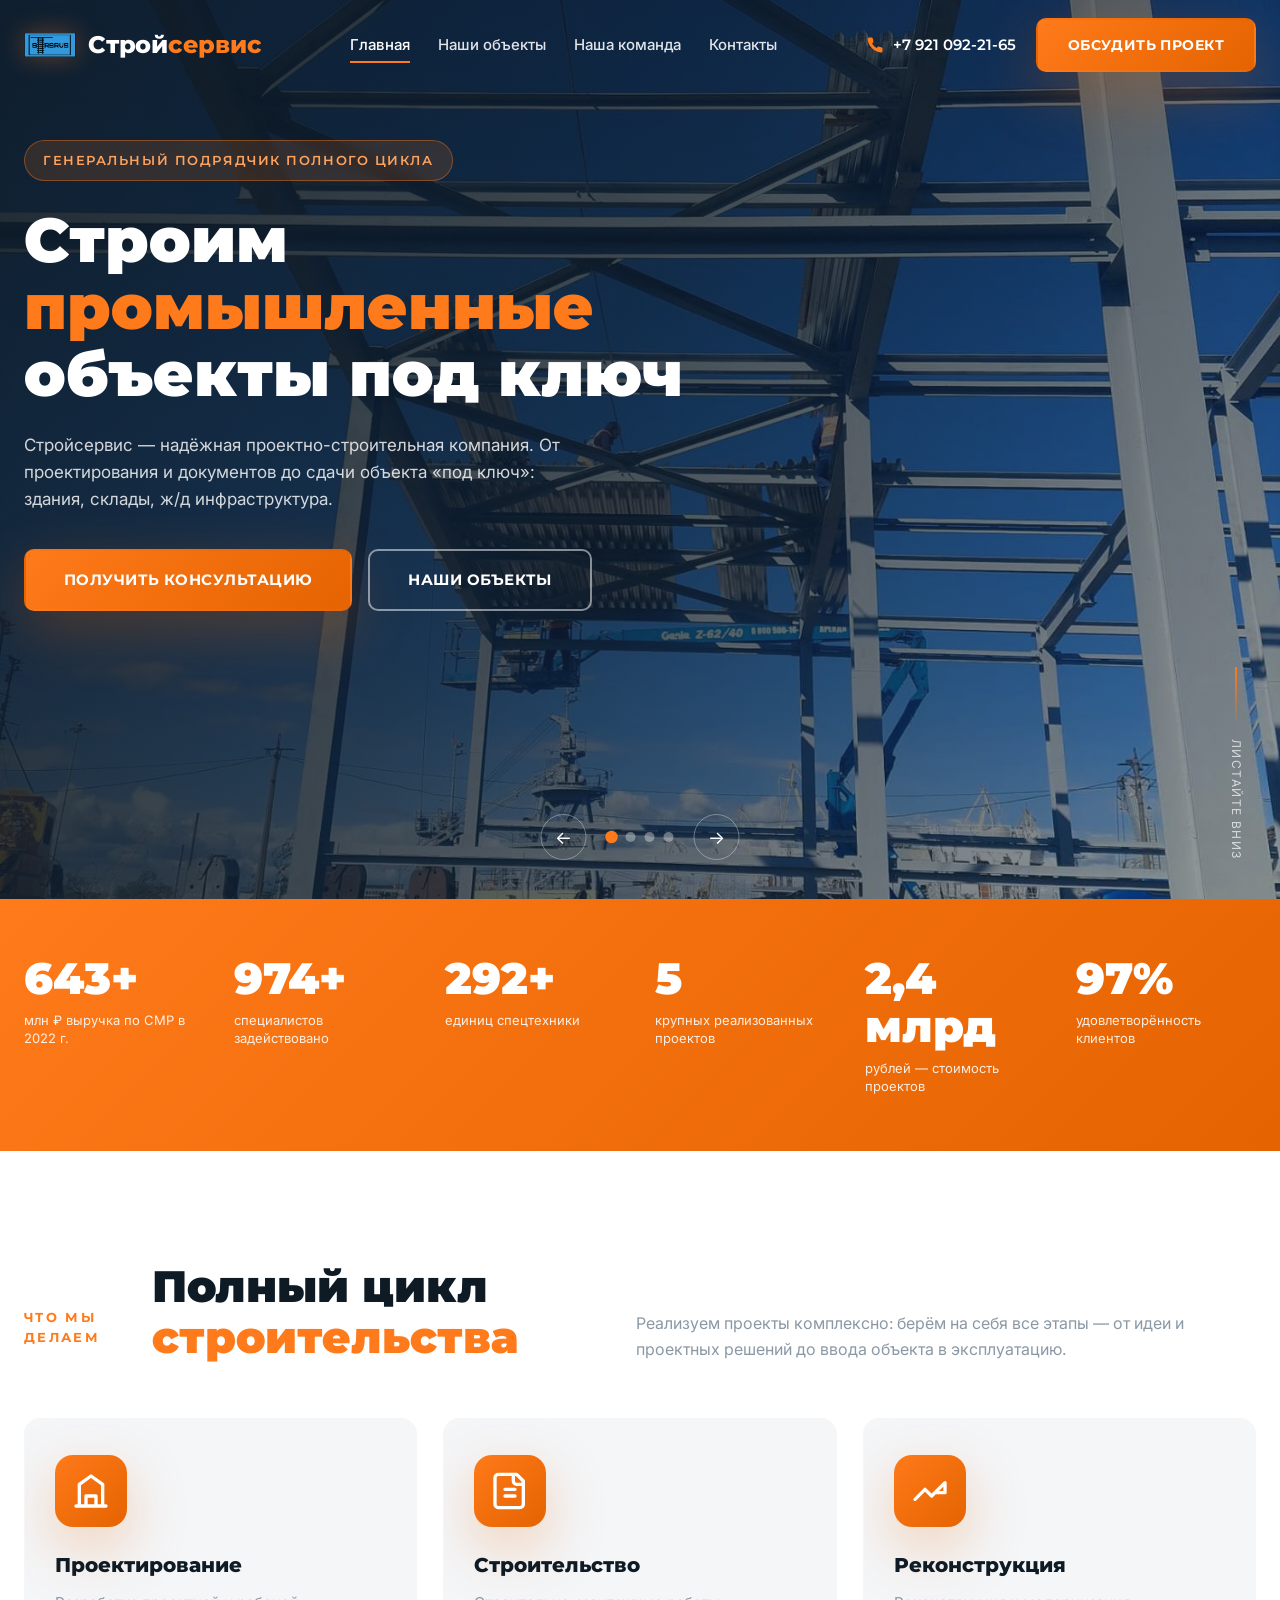
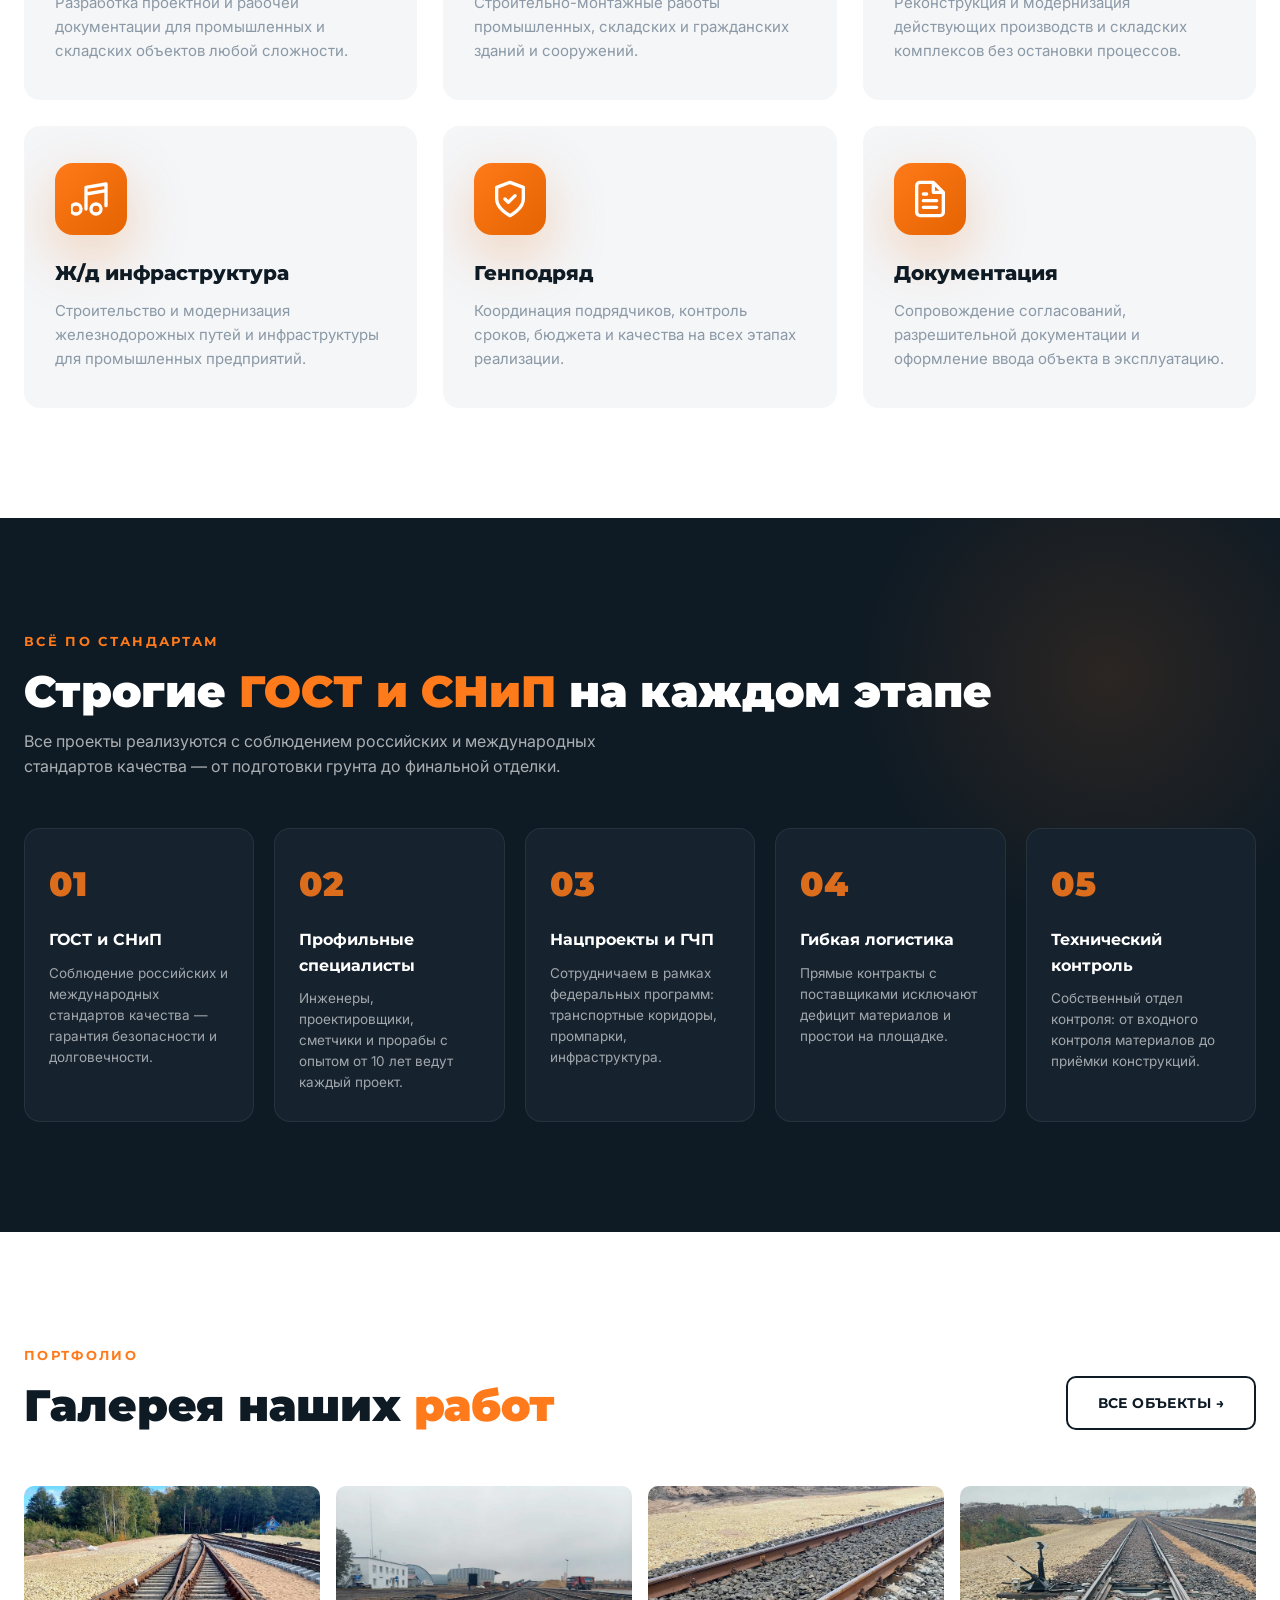
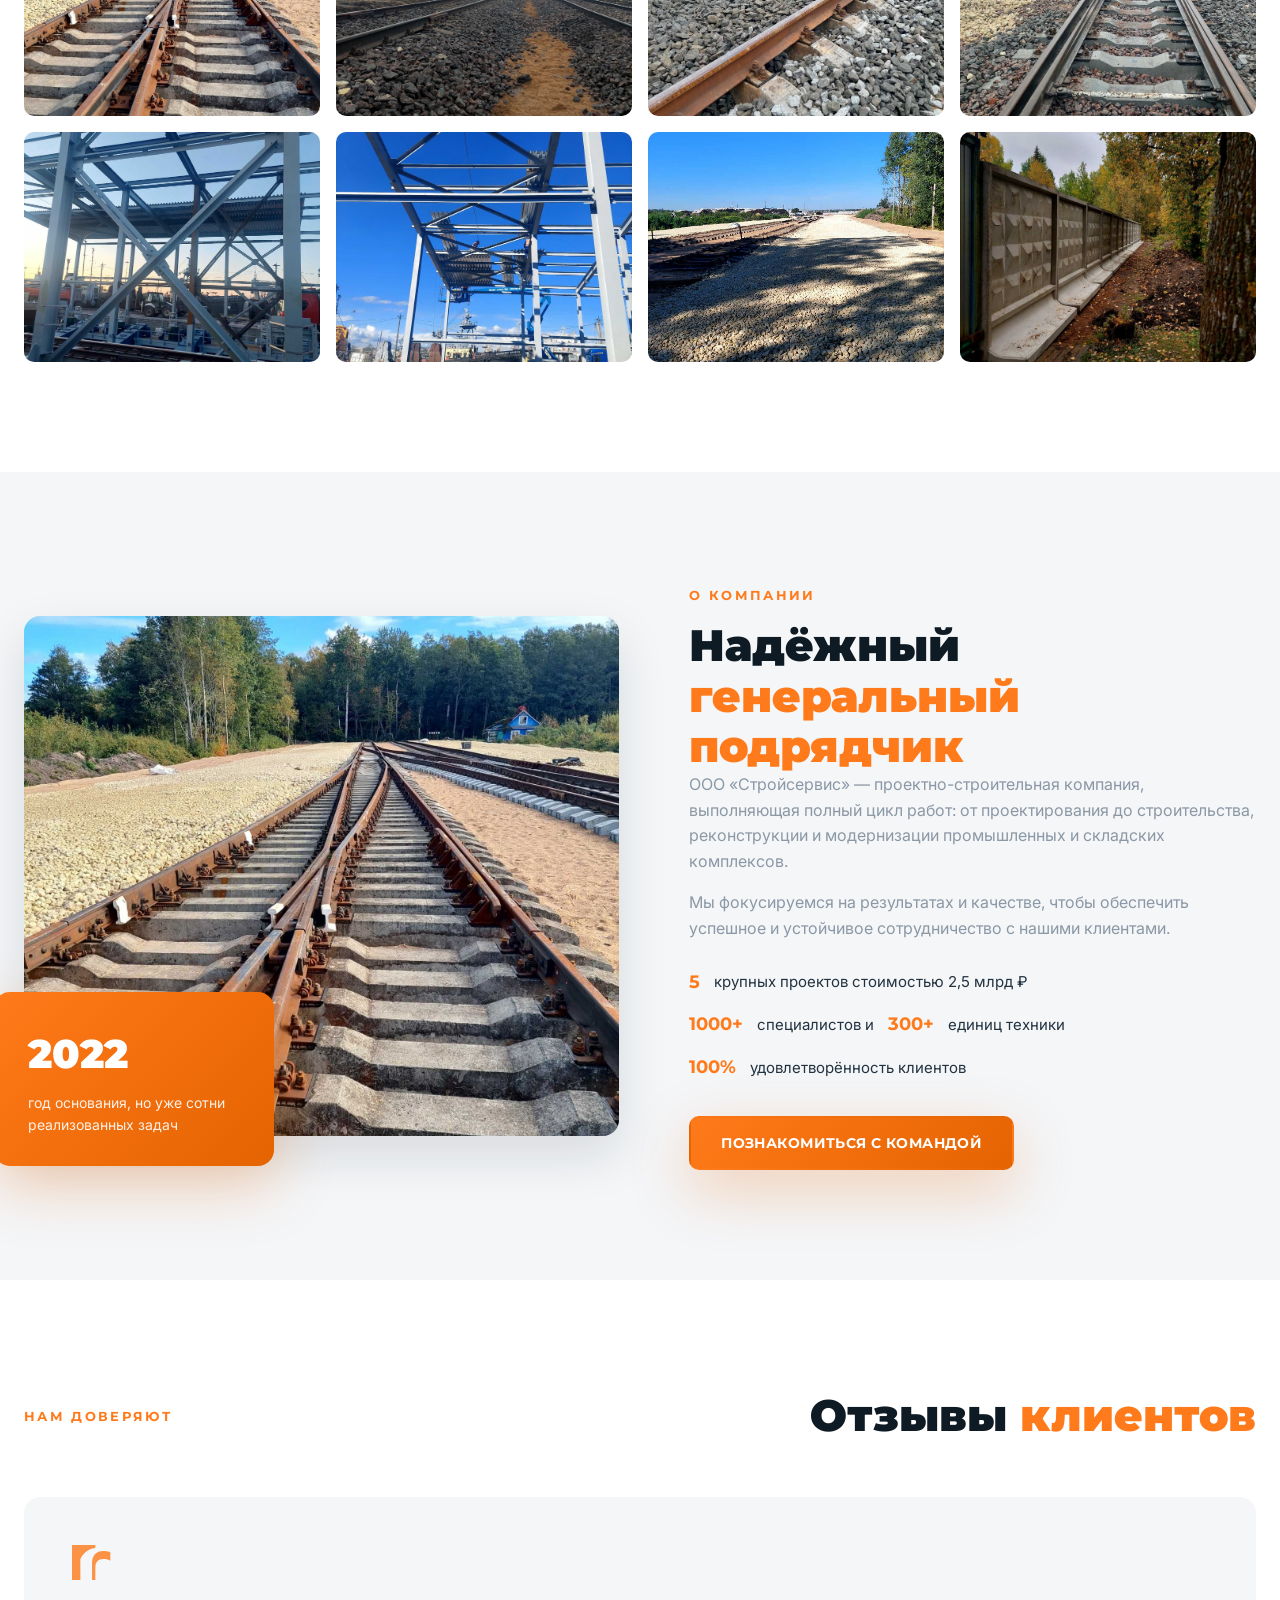
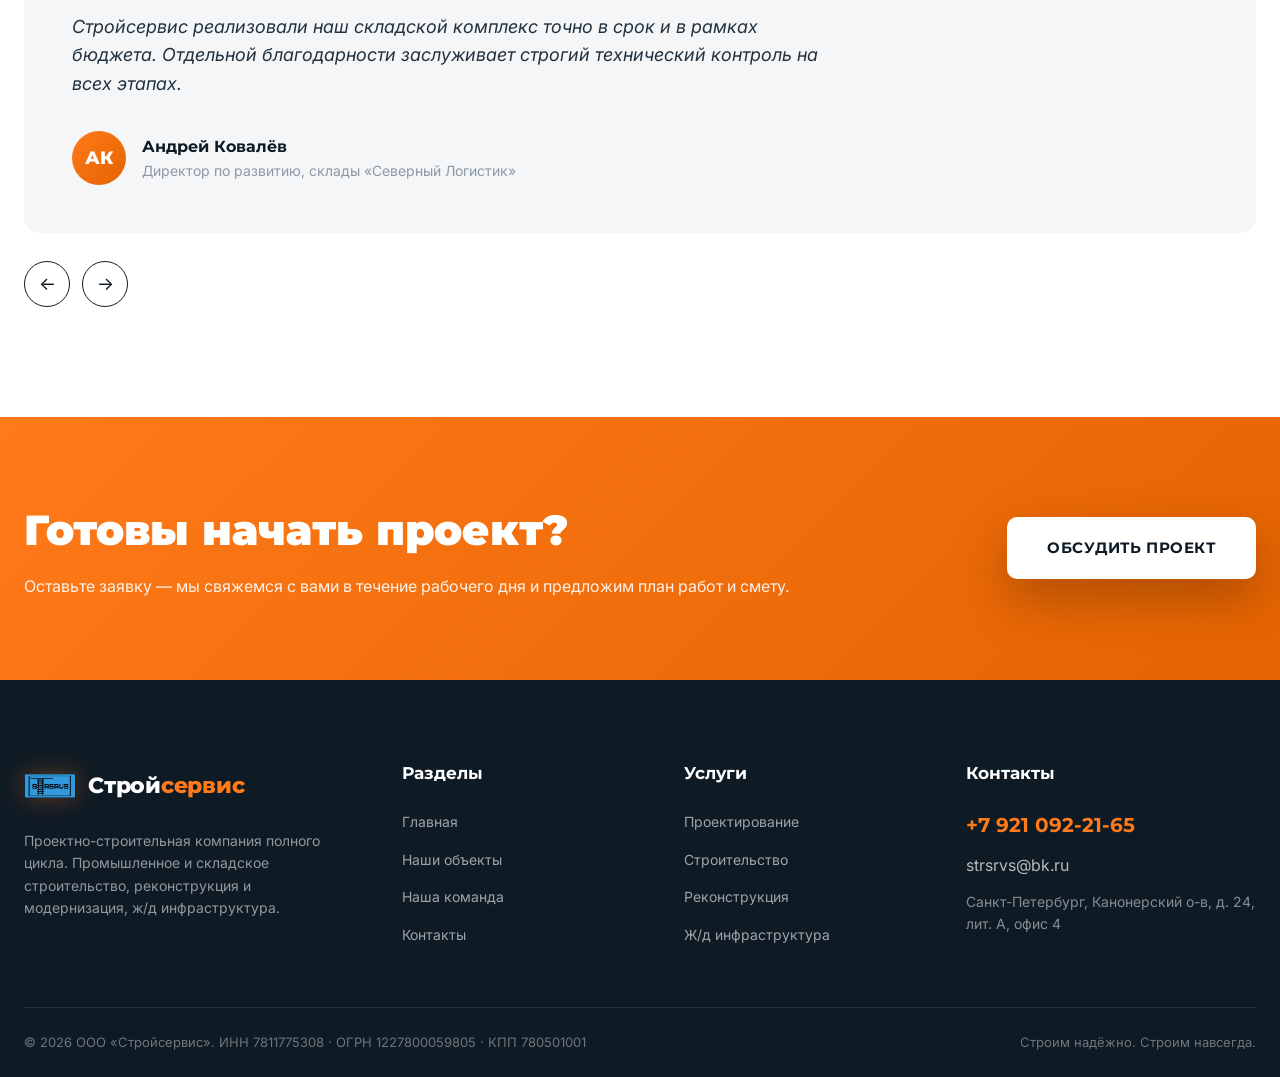
==== index.html @ 8204094a "Redesign: modern building company website (Stroyservice)" ====
<!DOCTYPE html>
<html lang="ru">
<head>
    <meta charset="UTF-8">
    <meta name="viewport" content="width=device-width, initial-scale=1.0">
    <title>Стройсервис — Проектно-строительная компания полного цикла в Санкт-Петербурге</title>
    <meta name="description" content="Проектно-строительная компания Стройсервис. Полный цикл строительства: проектирование, строительство, реконструкция промышленных и складских комплексов, ж/д инфраструктура. Строим под ключ с 2022 года.">
    <link rel="preconnect" href="https://fonts.googleapis.com">
    <link rel="preconnect" href="https://fonts.gstatic.com" crossorigin>
    <link href="https://fonts.googleapis.com/css2?family=Montserrat:wght@400;500;600;700;800;900&family=Inter:wght@400;500;600;700&display=swap" rel="stylesheet">
    <link rel="stylesheet" href="css/style.css">
</head>
<body>

<div class="progress-bar" id="progressBar"></div>

<!-- ================= HEADER ================= -->
<header class="header" id="header">
    <div class="container header-inner">
        <a href="index.html" class="logo">
            <img src="img/hero_5.png" alt="Стройсервис" class="logo-img">
            <span class="logo-text">Строй<span>сервис</span></span>
        </a>

        <nav class="nav" id="nav">
            <a href="index.html" class="nav-link active">Главная</a>
            <a href="pages/objects.html" class="nav-link">Наши объекты</a>
            <a href="pages/team.html" class="nav-link">Наша команда</a>
            <a href="pages/contacts.html" class="nav-link">Контакты</a>
        </nav>

        <div class="header-actions">
            <a href="tel:+79210922165" class="header-phone">
                <svg width="18" height="18" viewBox="0 0 24 24" fill="none"><path d="M22 16.92v3a2 2 0 0 1-2.18 2 19.79 19.79 0 0 1-8.63-3.07 19.5 19.5 0 0 1-6-6 19.79 19.79 0 0 1-3.07-8.67A2 2 0 0 1 4.11 2h3a2 2 0 0 1 2 1.72c.127.96.361 1.903.7 2.81a2 2 0 0 1-.45 2.11L8.09 9.91a16 16 0 0 0 6 6l1.27-1.27a2 2 0 0 1 2.11-.45c.907.339 1.85.573 2.81.7A2 2 0 0 1 22 16.92z" fill="currentColor"/></svg>
                <span>+7 921 092-21-65</span>
            </a>
            <a href="pages/contacts.html" class="btn btn-primary">Обсудить проект</a>
            <button class="burger" id="burger" aria-label="Меню">
                <span></span><span></span><span></span>
            </button>
        </div>
    </div>
</header>

<!-- ================= MOBILE MENU ================= -->
<div class="mobile-menu" id="mobileMenu">
    <nav class="mobile-nav">
        <a href="index.html" class="mobile-link active">Главная</a>
        <a href="pages/objects.html" class="mobile-link">Наши объекты</a>
        <a href="pages/team.html" class="mobile-link">Наша команда</a>
        <a href="pages/contacts.html" class="mobile-link">Контакты</a>
    </nav>
    <div class="mobile-bottom">
        <a href="tel:+79210922165" class="header-phone">+7 921 092-21-65</a>
        <a href="pages/contacts.html" class="btn btn-primary btn-block">Обсудить проект</a>
    </div>
</div>

<!-- ================= HERO ================= -->
<section class="hero">
    <div class="hero-slider" id="heroSlider">
        <div class="hero-slide active" style="background-image:url('img/hero_1.jpeg')">
            <div class="hero-overlay"></div>
            <div class="container">
                <div class="hero-content">
                    <span class="hero-badge js-reveal">Генеральный подрядчик полного цикла</span>
                    <h1 class="hero-title js-reveal">Строим <span class="accent">промышленные</span> объекты под ключ</h1>
                    <p class="hero-text js-reveal">Стройсервис — надёжная проектно-строительная компания. От проектирования и документов до сдачи объекта «под ключ»: здания, склады, ж/д инфраструктура.</p>
                    <div class="hero-actions js-reveal">
                        <a href="pages/contacts.html" class="btn btn-primary btn-lg">Получить консультацию</a>
                        <a href="pages/objects.html" class="btn btn-ghost btn-lg">Наши объекты</a>
                    </div>
                </div>
            </div>
        </div>
        <div class="hero-slide" style="background-image:url('img/hero_2.jpeg')">
            <div class="hero-overlay"></div>
            <div class="container">
                <div class="hero-content">
                    <span class="hero-badge">Полный цикл работ</span>
                    <h1 class="hero-title">Проектирование, строительство, <span class="accent">реконструкция</span></h1>
                    <p class="hero-text">Промышленные и складские комплексы, включая ж/д инфраструктуру и разработку проектной документации.</p>
                    <div class="hero-actions">
                        <a href="pages/contacts.html" class="btn btn-primary btn-lg">Обсудить проект</a>
                        <a href="pages/objects.html" class="btn btn-ghost btn-lg">Наши объекты</a>
                    </div>
                </div>
            </div>
        </div>
        <div class="hero-slide" style="background-image:url('img/hero_3.jpeg')">
            <div class="hero-overlay"></div>
            <div class="container">
                <div class="hero-content">
                    <span class="hero-badge">Цифры и факты</span>
                    <h1 class="hero-title">660+ млн рублей выручки <span class="accent">в 2022 году</span></h1>
                    <p class="hero-text">С каждым годом объём выполненных строительно-монтажных работ кратно увеличивается вверх.</p>
                    <div class="hero-actions">
                        <a href="pages/contacts.html" class="btn btn-primary btn-lg">Сотрудничать с нами</a>
                        <a href="pages/objects.html" class="btn btn-ghost btn-lg">Наши объекты</a>
                    </div>
                </div>
            </div>
        </div>
        <div class="hero-slide" style="background-image:url('img/hero_4.jpeg')">
            <div class="hero-overlay"></div>
            <div class="container">
                <div class="hero-content">
                    <span class="hero-badge">Опыт и масштаб</span>
                    <h1 class="hero-title">1000+ специалистов и <span class="accent">300+ единиц техники</span></h1>
                    <p class="hero-text">3 года, 5 крупных проектов на 2,5 млрд рублей и 100% удовлетворённость клиентов.</p>
                    <div class="hero-actions">
                        <a href="pages/contacts.html" class="btn btn-primary btn-lg">Узнать подробнее</a>
                        <a href="pages/objects.html" class="btn btn-ghost btn-lg">Наши объекты</a>
                    </div>
                </div>
            </div>
        </div>
    </div>

    <div class="hero-controls">
        <button class="hero-arrow prev" id="heroPrev" aria-label="Назад">&larr;</button>
        <div class="hero-dots" id="heroDots"></div>
        <button class="hero-arrow next" id="heroNext" aria-label="Вперёд">&rarr;</button>
    </div>

    <a href="#stats" class="hero-scroll">
        <span></span>
        Листайте вниз
    </a>
</section>

<!-- ================= STATS ================= -->
<section class="stats" id="stats">
    <div class="container">
        <div class="stats-grid">
            <div class="stat-item">
                <div class="stat-value" data-target="660" data-suffix="+">0</div>
                <div class="stat-label">млн ₽ выручка по СМР в 2022 г.</div>
            </div>
            <div class="stat-item">
                <div class="stat-value" data-target="1000" data-suffix="+">0</div>
                <div class="stat-label">специалистов задействовано</div>
            </div>
            <div class="stat-item">
                <div class="stat-value" data-target="300" data-suffix="+">0</div>
                <div class="stat-label">единиц спецтехники</div>
            </div>
            <div class="stat-item">
                <div class="stat-value" data-target="5">0</div>
                <div class="stat-label">крупных реализованных проектов</div>
            </div>
            <div class="stat-item">
                <div class="stat-value" data-target="2.5" data-decimals="1" data-suffix=" млрд">0</div>
                <div class="stat-label">рублей — стоимость проектов</div>
            </div>
            <div class="stat-item">
                <div class="stat-value accent" data-target="100" data-suffix="%">0</div>
                <div class="stat-label">удовлетворённость клиентов</div>
            </div>
        </div>
    </div>
</section>

<!-- ================= ABOUT / SERVICES ================= -->
<section class="services section">
    <div class="container">
        <div class="section-head">
            <span class="section-tag">Что мы делаем</span>
            <h2 class="section-title js-scroll">Полный цикл <span class="accent">строительства</span></h2>
            <p class="section-subtitle js-scroll">Реализуем проекты комплексно: берём на себя все этапы — от идеи и проектных решений до ввода объекта в эксплуатацию.</p>
        </div>

        <div class="services-grid">
            <article class="service-card js-scroll">
                <div class="service-icon">
                    <svg width="40" height="40" viewBox="0 0 24 24" fill="none"><path d="M3 21h18M5 21V8l7-5 7 5v13M9 21v-6h6v6" stroke="currentColor" stroke-width="2" stroke-linecap="round" stroke-linejoin="round"/></svg>
                </div>
                <h3 class="service-title">Проектирование</h3>
                <p class="service-text">Разработка проектной и рабочей документации для промышленных и складских объектов любой сложности.</p>
            </article>
            <article class="service-card js-scroll">
                <div class="service-icon">
                    <svg width="40" height="40" viewBox="0 0 24 24" fill="none"><path d="M14 2v4a2 2 0 0 0 2 2h4M5 2h11l4 4v14a2 2 0 0 1-2 2H5a2 2 0 0 1-2-2V4a2 2 0 0 1 2-2z" stroke="currentColor" stroke-width="2" stroke-linecap="round" stroke-linejoin="round"/><path d="M9 15h6M9 11h6" stroke="currentColor" stroke-width="2" stroke-linecap="round"/></svg>
                </div>
                <h3 class="service-title">Строительство</h3>
                <p class="service-text">Строительно-монтажные работы промышленных, складских и гражданских зданий и сооружений.</p>
            </article>
            <article class="service-card js-scroll">
                <div class="service-icon">
                    <svg width="40" height="40" viewBox="0 0 24 24" fill="none"><path d="M3 17l6-6 4 4 8-8M21 7v6h-6" stroke="currentColor" stroke-width="2" stroke-linecap="round" stroke-linejoin="round"/></svg>
                </div>
                <h3 class="service-title">Реконструкция</h3>
                <p class="service-text">Реконструкция и модернизация действующих производств и складских комплексов без остановки процессов.</p>
            </article>
            <article class="service-card js-scroll">
                <div class="service-icon">
                    <svg width="40" height="40" viewBox="0 0 24 24" fill="none"><path d="M9 18V5l12-2v13M9 9l12-2M6 18c0 1.66-1.34 3-3 3s-3-1.34-3-3 1.34-3 3-3 3 1.34 3 3zm12 0c0 1.66-1.34 3-3 3s-3-1.34-3-3 1.34-3 3-3 3 1.34 3 3z" stroke="currentColor" stroke-width="2" stroke-linecap="round" stroke-linejoin="round"/></svg>
                </div>
                <h3 class="service-title">Ж/д инфраструктура</h3>
                <p class="service-text">Строительство и модернизация железнодорожных путей и инфраструктуры для промышленных предприятий.</p>
            </article>
            <article class="service-card js-scroll">
                <div class="service-icon">
                    <svg width="40" height="40" viewBox="0 0 24 24" fill="none"><path d="M12 22s8-4 8-10V5l-8-3-8 3v7c0 6 8 10 8 10z" stroke="currentColor" stroke-width="2" stroke-linecap="round" stroke-linejoin="round"/><path d="M9 12l2 2 4-4" stroke="currentColor" stroke-width="2" stroke-linecap="round" stroke-linejoin="round"/></svg>
                </div>
                <h3 class="service-title">Генподряд</h3>
                <p class="service-text">Координация подрядчиков, контроль сроков, бюджета и качества на всех этапах реализации.</p>
            </article>
            <article class="service-card js-scroll">
                <div class="service-icon">
                    <svg width="40" height="40" viewBox="0 0 24 24" fill="none"><path d="M14 2H6a2 2 0 0 0-2 2v16a2 2 0 0 0 2 2h12a2 2 0 0 0 2-2V8zM14 2v6h6M16 13H8M16 17H8M10 9H8" stroke="currentColor" stroke-width="2" stroke-linecap="round" stroke-linejoin="round"/></svg>
                </div>
                <h3 class="service-title">Документация</h3>
                <p class="service-text">Сопровождение согласований, разрешительной документации и оформление ввода объекта в эксплуатацию.</p>
            </article>
        </div>
    </div>
</section>

<!-- ================= CONDITIONS ================= -->
<section class="conditions">
    <div class="container">
        <div class="section-head light">
            <span class="section-tag">Всё по стандартам</span>
            <h2 class="section-title js-scroll">Строгие <span class="accent">ГОСТ и СНиП</span> на каждом этапе</h2>
            <p class="section-subtitle js-scroll">Все проекты реализуются с соблюдением российских и международных стандартов качества — от подготовки грунта до финальной отделки.</p>
        </div>
        <div class="cond-grid">
            <div class="cond-item js-scroll">
                <span class="cond-num">01</span>
                <h4>ГОСТ и СНиП</h4>
                <p>Соблюдение российских и международных стандартов качества — гарантия безопасности и долговечности.</p>
            </div>
            <div class="cond-item js-scroll">
                <span class="cond-num">02</span>
                <h4>Профильные специалисты</h4>
                <p>Инженеры, проектировщики, сметчики и прорабы с опытом от 10 лет ведут каждый проект.</p>
            </div>
            <div class="cond-item js-scroll">
                <span class="cond-num">03</span>
                <h4>Нацпроекты и ГЧП</h4>
                <p>Сотрудничаем в рамках федеральных программ: транспортные коридоры, промпарки, инфраструктура.</p>
            </div>
            <div class="cond-item js-scroll">
                <span class="cond-num">04</span>
                <h4>Гибкая логистика</h4>
                <p>Прямые контракты с поставщиками исключают дефицит материалов и простои на площадке.</p>
            </div>
            <div class="cond-item js-scroll">
                <span class="cond-num">05</span>
                <h4>Технический контроль</h4>
                <p>Собственный отдел контроля: от входного контроля материалов до приёмки конструкций.</p>
            </div>
        </div>
    </div>
</section>

<!-- ================= GALLERY ================= -->
<section class="gallery section">
    <div class="container">
        <div class="section-head">
            <div>
                <span class="section-tag">Портфолио</span>
                <h2 class="section-title js-scroll">Галерея наших <span class="accent">работ</span></h2>
            </div>
            <a href="pages/objects.html" class="btn btn-outline">Все объекты &rarr;</a>
        </div>

        <div class="gallery-grid">
            <div class="gallery-item js-scroll"><img src="img/work_1.jpeg" alt="Наш объект"><div class="gallery-overlay"><span>Промышленный объект</span></div></div>
            <div class="gallery-item js-scroll"><img src="img/work_2.jpeg" alt="Наш объект"><div class="gallery-overlay"><span>Складской комплекс</span></div></div>
            <div class="gallery-item js-scroll"><img src="img/work_3.jpeg" alt="Наш объект"><div class="gallery-overlay"><span>Промышленное строительство</span></div></div>
            <div class="gallery-item js-scroll"><img src="img/work_4.jpeg" alt="Наш объект"><div class="gallery-overlay"><span>Объект под ключ</span></div></div>
            <div class="gallery-item js-scroll"><img src="img/work_5.jpeg" alt="Наш объект"><div class="gallery-overlay"><span>Строительно-монтажные работы</span></div></div>
            <div class="gallery-item js-scroll"><img src="img/work_6.jpeg" alt="Наш объект"><div class="gallery-overlay"><span>Реконструкция</span></div></div>
            <div class="gallery-item js-scroll"><img src="img/work_7.jpeg" alt="Наш объект"><div class="gallery-overlay"><span>Промышленный комплекс</span></div></div>
            <div class="gallery-item js-scroll"><img src="img/work_8.jpeg" alt="Наш объект"><div class="gallery-overlay"><span>Ж/д инфраструктура</span></div></div>
        </div>
    </div>
</section>

<!-- ================= ABOUT DARK ================= -->
<section class="about">
    <div class="container">
        <div class="about-grid">
            <div class="about-media js-scroll">
                <img src="img/hero_2.jpeg" alt="Стройсервис на объекте">
                <div class="about-card">
                    <span class="about-card-value">2022</span>
                    <span class="about-card-text">год основания, но уже сотни реализованных задач</span>
                </div>
            </div>
            <div class="about-content">
                <span class="section-tag">О компании</span>
                <h2 class="section-title js-scroll">Надёжный <span class="accent">генеральный подрядчик</span></h2>
                <p class="js-scroll">ООО «Стройсервис» — проектно-строительная компания, выполняющая полный цикл работ: от проектирования до строительства, реконструкции и модернизации промышленных и складских комплексов.</p>
                <p class="js-scroll">Мы фокусируемся на результатах и качестве, чтобы обеспечить успешное и устойчивое сотрудничество с нашими клиентами.</p>
                <ul class="about-list">
                    <li class="js-scroll"><strong>5</strong> крупных проектов стоимостью 2,5 млрд ₽</li>
                    <li class="js-scroll"><strong>1000+</strong> специалистов и <strong>300+</strong> единиц техники</li>
                    <li class="js-scroll"><strong>100%</strong> удовлетворённость клиентов</li>
                </ul>
                <a href="pages/team.html" class="btn btn-primary js-scroll">Познакомиться с командой</a>
            </div>
        </div>
    </div>
</section>

<!-- ================= TESTIMONIALS ================= -->
<section class="testimonials section">
    <div class="container">
        <div class="section-head">
            <span class="section-tag">Нам доверяют</span>
            <h2 class="section-title js-scroll">Отзывы <span class="accent">клиентов</span></h2>
        </div>
        <div class="testi-slider">
            <div class="testi-track" id="testiTrack">
                <div class="testi-card">
                    <svg class="testi-quote" width="40" height="40" viewBox="0 0 24 24" fill="currentColor"><path d="M14.017 21v-7.391C14.017 10.206 15.673 8.39 18.9 8.39c1.748 0 3.113.37 4.1 1.04V4.142c-1.3-.37-2.73-.577-4.29-.577-4.28 0-6.69 2.88-6.69 7.39V21h-7V8.398C7.03 4.13 11.44 1.83 14.017 1.83V0H0v21h14.017z"/></svg>
                    <p class="testi-text">Стройсервис реализовали наш складской комплекс точно в срок и в рамках бюджета. Отдельной благодарности заслуживает строгий технический контроль на всех этапах.</p>
                    <div class="testi-author">
                        <div class="testi-avatar">АК</div>
                        <div>
                            <div class="testi-name">Андрей Ковалёв</div>
                            <div class="testi-role">Директор по развитию, склады «Северный Логистик»</div>
                        </div>
                    </div>
                </div>
                <div class="testi-card">
                    <svg class="testi-quote" width="40" height="40" viewBox="0 0 24 24" fill="currentColor"><path d="M14.017 21v-7.391C14.017 10.206 15.673 8.39 18.9 8.39c1.748 0 3.113.37 4.1 1.04V4.142c-1.3-.37-2.73-.577-4.29-.577-4.28 0-6.69 2.88-6.69 7.39V21h-7V8.398C7.03 4.13 11.44 1.83 14.017 1.83V0H0v21h14.017z"/></svg>
                    <p class="testi-text">Компания участвовала в реконструкции нашего производства как генеральный подрядчик. Работы велись без остановки действующих цехов — это высший пилотаж.</p>
                    <div class="testi-author">
                        <div class="testi-avatar">МС</div>
                        <div>
                            <div class="testi-name">Марина Соколова</div>
                            <div class="testi-role">Генеральный директор, «ПромТехСтрой»</div>
                        </div>
                    </div>
                </div>
                <div class="testi-card">
                    <svg class="testi-quote" width="40" height="40" viewBox="0 0 24 24" fill="currentColor"><path d="M14.017 21v-7.391C14.017 10.206 15.673 8.39 18.9 8.39c1.748 0 3.113.37 4.1 1.04V4.142c-1.3-.37-2.73-.577-4.29-.577-4.28 0-6.69 2.88-6.69 7.39V21h-7V8.398C7.03 4.13 11.44 1.83 14.017 1.83V0H0v21h14.017z"/></svg>
                    <p class="testi-text">Проектирование и строительство ж/д ветки для нашего терминала выполнено на высочайшем уровне. Все согласования и документация — в порядке.</p>
                    <div class="testi-author">
                        <div class="testi-avatar">ДВ</div>
                        <div>
                            <div class="testi-name">Дмитрий Волков</div>
                            <div class="testi-role">Технический директор, терминал «Балтика»</div>
                        </div>
                    </div>
                </div>
            </div>
            <div class="testi-arrows">
                <button class="hero-arrow prev" data-testi="prev" aria-label="Назад">&larr;</button>
                <button class="hero-arrow next" data-testi="next" aria-label="Вперёд">&rarr;</button>
            </div>
        </div>
    </div>
</section>

<!-- ================= CTA ================= -->
<section class="cta">
    <div class="container cta-inner">
        <div class="cta-text">
            <h2 class="cta-title js-scroll">Готовы начать проект?</h2>
            <p class="cta-subtitle js-scroll">Оставьте заявку — мы свяжемся с вами в течение рабочего дня и предложим план работ и смету.</p>
        </div>
        <a href="pages/contacts.html" class="btn btn-light btn-lg js-scroll">Обсудить проект</a>
    </div>
</section>

<!-- ================= FOOTER ================= -->
<footer class="footer">
    <div class="container">
        <div class="footer-grid">
            <div class="footer-col">
                <a href="index.html" class="logo footer-logo">
                    <img src="img/hero_5.png" alt="Стройсервис" class="logo-img">
                    <span class="logo-text">Строй<span>сервис</span></span>
                </a>
                <p class="footer-desc">Проектно-строительная компания полного цикла. Промышленное и складское строительство, реконструкция и модернизация, ж/д инфраструктура.</p>
            </div>
            <div class="footer-col">
                <h4>Разделы</h4>
                <ul class="footer-links">
                    <li><a href="index.html">Главная</a></li>
                    <li><a href="pages/objects.html">Наши объекты</a></li>
                    <li><a href="pages/team.html">Наша команда</a></li>
                    <li><a href="pages/contacts.html">Контакты</a></li>
                </ul>
            </div>
            <div class="footer-col">
                <h4>Услуги</h4>
                <ul class="footer-links">
                    <li><a href="pages/objects.html">Проектирование</a></li>
                    <li><a href="pages/objects.html">Строительство</a></li>
                    <li><a href="pages/objects.html">Реконструкция</a></li>
                    <li><a href="pages/objects.html">Ж/д инфраструктура</a></li>
                </ul>
            </div>
            <div class="footer-col">
                <h4>Контакты</h4>
                <div class="footer-contact">
                    <a href="tel:+79210922165" class="footer-phone">+7 921 092-21-65</a>
                    <a href="mailto:strsrvs@bk.ru" class="footer-mail">strsrvs@bk.ru</a>
                    <p class="footer-addr">Санкт-Петербург, Канонерский о-в, д. 24, лит. А, офис 4</p>
                </div>
            </div>
        </div>
        <div class="footer-bottom">
            <span>© <span id="year"></span> ООО «Стройсервис». ИНН 7811775308 · ОГРН 1227800059805 · КПП 780501001</span>
            <span>Строим надёжно. Строим навсегда.</span>
        </div>
    </div>
</footer>

<script src="js/main.js"></script>
</body>
</html>
---- css/style.css ----
/* =====================================================
   Стройсервис — современный дизайн строительной компании
   ===================================================== */

:root {
    --dark: #0e1a24;
    --dark-2: #16232f;
    --dark-3: #1d2d3a;
    --accent: #ff7a1a;
    --accent-dark: #e56300;
    --accent-light: #ffa35c;
    --light: #f4f6f8;
    --white: #ffffff;
    --gray: #8b98a5;
    --text: #22323f;
    --radius: 16px;
    --radius-sm: 10px;
    --font-h: 'Montserrat', sans-serif;
    --font-b: 'Inter', sans-serif;
    --shadow: 0 20px 50px rgba(14, 26, 36, .12);
    --shadow-brand: 0 20px 60px rgba(229, 99, 0, .28);
    --transition: .35s cubic-bezier(.22, .68, 0, 1);
}

*, *::before, *::after {
    box-sizing: border-box;
    margin: 0;
    padding: 0;
}

html {
    scroll-behavior: smooth;
}

body {
    font-family: var(--font-b);
    color: var(--text);
    background: var(--white);
    line-height: 1.6;
    overflow-x: hidden;
}

img {
    max-width: 100%;
    display: block;
}

a {
    text-decoration: none;
    color: inherit;
}

ul {
    list-style: none;
}

button {
    font-family: inherit;
    cursor: pointer;
    border: none;
    background: none;
}

.container {
    width: 100%;
    max-width: 1280px;
    margin: 0 auto;
    padding: 0 24px;
}

.accent {
    color: var(--accent);
}

/* ---------- Progress bar ---------- */
.progress-bar {
    position: fixed;
    top: 0;
    left: 0;
    height: 3px;
    width: 0;
    background: linear-gradient(90deg, var(--accent), var(--accent-light));
    z-index: 1002;
    transition: width .1s linear;
}

/* ---------- Buttons ---------- */
.btn {
    display: inline-flex;
    align-items: center;
    justify-content: center;
    gap: 8px;
    padding: 14px 30px;
    font-family: var(--font-h);
    font-weight: 700;
    font-size: 14px;
    letter-spacing: .03em;
    text-transform: uppercase;
    border-radius: var(--radius-sm);
    transition: var(--transition);
    white-space: nowrap;
    border: 2px solid transparent;
}

.btn-lg {
    padding: 17px 38px;
    font-size: 15px;
}

.btn-block {
    width: 100%;
}

.btn-primary {
    background: linear-gradient(135deg, var(--accent), var(--accent-dark));
    color: var(--white);
    box-shadow: var(--shadow-brand);
}

.btn-primary:hover {
    transform: translateY(-3px);
    box-shadow: 0 28px 70px rgba(229, 99, 0, .4);
}

.btn-ghost {
    background: transparent;
    color: var(--white);
    border-color: rgba(255, 255, 255, .5);
}

.btn-ghost:hover {
    border-color: var(--accent);
    background: var(--accent);
    transform: translateY(-3px);
}

.btn-outline {
    color: var(--dark);
    background: transparent;
    border-color: var(--dark);
}

.btn-outline:hover {
    background: var(--dark);
    color: var(--white);
}

.btn-light {
    background: var(--white);
    color: var(--dark);
    box-shadow: 0 20px 50px rgba(0, 0, 0, .25);
}

.btn-light:hover {
    transform: translateY(-3px);
    background: var(--accent);
    color: var(--white);
}

/* ---------- Header ---------- */
.header {
    position: fixed;
    top: 0;
    left: 0;
    right: 0;
    z-index: 1000;
    padding: 18px 0;
    transition: var(--transition);
    background: transparent;
}

.header.scrolled {
    background: rgba(14, 26, 36, .92);
    backdrop-filter: blur(14px);
    padding: 12px 0;
    box-shadow: 0 10px 40px rgba(0, 0, 0, .3);
}

.header-inner {
    display: flex;
    align-items: center;
    justify-content: space-between;
    gap: 30px;
}

.logo {
    display: flex;
    align-items: center;
    gap: 12px;
}

.logo-img {
    width: 52px;
    height: 52px;
    object-fit: contain;
    filter: drop-shadow(0 0 12px rgba(255, 122, 26, .35));
}

.logo-text {
    font-family: var(--font-h);
    font-weight: 800;
    font-size: 24px;
    color: var(--white);
    letter-spacing: -0.01em;
}

.logo-text span {
    color: var(--accent);
}

.nav {
    display: flex;
    gap: 28px;
}

.nav-link {
    position: relative;
    color: rgba(255, 255, 255, .88);
    font-weight: 500;
    font-size: 15px;
    padding: 6px 0;
    transition: color var(--transition);
}

.nav-link::after {
    content: '';
    position: absolute;
    bottom: 0;
    left: 0;
    width: 0;
    height: 2px;
    background: var(--accent);
    transition: width var(--transition);
}

.nav-link:hover, .nav-link.active {
    color: var(--white);
}

.nav-link:hover::after, .nav-link.active::after {
    width: 100%;
}

.header-actions {
    display: flex;
    align-items: center;
    gap: 20px;
}

.header-phone {
    display: flex;
    align-items: center;
    gap: 9px;
    color: var(--white);
    font-weight: 600;
    font-size: 15px;
    font-family: var(--font-h);
    transition: color var(--transition);
}

.header-phone svg {
    color: var(--accent);
}

.header-phone:hover {
    color: var(--accent);
}

.burger {
    display: none;
    flex-direction: column;
    gap: 5px;
    padding: 8px;
}

.burger span {
    width: 26px;
    height: 3px;
    background: var(--white);
    border-radius: 3px;
    transition: var(--transition);
}

.burger.open span:nth-child(1) {
    transform: translateY(8px) rotate(45deg);
}

.burger.open span:nth-child(2) {
    opacity: 0;
}

.burger.open span:nth-child(3) {
    transform: translateY(-8px) rotate(-45deg);
}

/* ---------- Mobile menu ---------- */
.mobile-menu {
    position: fixed;
    top: 0;
    right: -100%;
    width: 340px;
    max-width: 90vw;
    height: 100vh;
    background: var(--dark);
    z-index: 999;
    padding: 120px 36px 40px;
    display: flex;
    flex-direction: column;
    justify-content: space-between;
    transition: right .4s cubic-bezier(.22, .68, 0, 1);
    box-shadow: -20px 0 60px rgba(0, 0, 0, .4);
}

.mobile-menu.open {
    right: 0;
}

.mobile-nav {
    display: flex;
    flex-direction: column;
    gap: 8px;
}

.mobile-link {
    font-family: var(--font-h);
    font-size: 22px;
    font-weight: 700;
    color: rgba(255, 255, 255, .85);
    padding: 12px 0;
    border-bottom: 1px solid rgba(255, 255, 255, .08);
    transition: color var(--transition);
}

.mobile-link:hover, .mobile-link.active {
    color: var(--accent);
    padding-left: 10px;
}

.mobile-bottom {
    display: flex;
    flex-direction: column;
    gap: 18px;
}

/* ---------- Hero ---------- */
.hero {
    position: relative;
    min-height: 100vh;
    display: flex;
    align-items: center;
    overflow: hidden;
}

.hero-slider {
    position: absolute;
    inset: 0;
}

.hero-slide {
    position: absolute;
    inset: 0;
    background-size: cover;
    background-position: center;
    opacity: 0;
    transform: scale(1.06);
    transition: opacity 1s ease, transform 7s ease;
}

.hero-slide.active {
    opacity: 1;
    transform: scale(1);
}

.hero-overlay {
    position: absolute;
    inset: 0;
    background: linear-gradient(120deg, rgba(14, 26, 36, .94) 0%, rgba(14, 26, 36, .78) 45%, rgba(14, 26, 36, .4) 100%);
}

.hero-content {
    position: relative;
    z-index: 5;
    max-width: 750px;
    padding-top: 140px;
    padding-bottom: 100px;
}

.hero-badge {
    display: inline-block;
    background: rgba(255, 122, 26, .15);
    border: 1px solid rgba(255, 122, 26, .4);
    color: var(--accent-light);
    font-family: var(--font-h);
    font-weight: 600;
    font-size: 13px;
    letter-spacing: .12em;
    text-transform: uppercase;
    padding: 9px 18px;
    border-radius: 40px;
    margin-bottom: 26px;
    backdrop-filter: blur(6px);
}

.hero-title {
    font-family: var(--font-h);
    font-weight: 900;
    font-size: clamp(34px, 5.4vw, 62px);
    line-height: 1.08;
    color: var(--white);
    margin-bottom: 24px;
}

.hero-text {
    font-size: 17px;
    color: rgba(255, 255, 255, .82);
    max-width: 560px;
    margin-bottom: 36px;
}

.hero-actions {
    display: flex;
    flex-wrap: wrap;
    gap: 16px;
}

.hero-controls {
    position: absolute;
    bottom: 40px;
    left: 50%;
    transform: translateX(-50%);
    display: flex;
    align-items: center;
    gap: 20px;
    z-index: 10;
}

.hero-arrow {
    width: 46px;
    height: 46px;
    border-radius: 50%;
    border: 1px solid rgba(255, 255, 255, .35);
    color: var(--white);
    font-size: 18px;
    display: flex;
    align-items: center;
    justify-content: center;
    transition: var(--transition);
}

.hero-arrow:hover {
    background: var(--accent);
    border-color: var(--accent);
    transform: scale(1.08);
}

.hero-dots {
    display: flex;
    gap: 9px;
}

.hero-dots span {
    width: 10px;
    height: 10px;
    border-radius: 50%;
    background: rgba(255, 255, 255, .35);
    cursor: pointer;
    transition: var(--transition);
}

.hero-dots span.active {
    background: var(--accent);
    transform: scale(1.25);
}

.hero-scroll {
    position: absolute;
    right: 34px;
    bottom: 40px;
    display: flex;
    align-items: center;
    gap: 12px;
    color: rgba(255, 255, 255, .7);
    font-size: 12px;
    letter-spacing: .12em;
    text-transform: uppercase;
    writing-mode: vertical-rl;
    z-index: 10;
}

.hero-scroll span {
    display: block;
    width: 2px;
    height: 60px;
    background: linear-gradient(var(--accent), transparent);
    animation: scrollPulse 2s infinite;
}

@keyframes scrollPulse {
    0% { transform: scaleY(0); transform-origin: top; }
    50% { transform: scaleY(1); transform-origin: top; }
    51% { transform-origin: bottom; }
    100% { transform: scaleY(0); transform-origin: bottom; }
}

/* ---------- Stats ---------- */
.stats {
    position: relative;
    z-index: 20;
    margin-top: -1px;
    background: linear-gradient(135deg, var(--accent), var(--accent-dark));
    padding: 56px 0;
}

.stats-grid {
    display: grid;
    grid-template-columns: repeat(6, 1fr);
    gap: 30px;
}

.stat-value {
    font-family: var(--font-h);
    font-weight: 900;
    font-size: clamp(28px, 3.4vw, 44px);
    color: var(--white);
    line-height: 1.1;
}

.stat-label {
    color: rgba(255, 255, 255, .88);
    font-size: 13px;
    margin-top: 8px;
    line-height: 1.4;
}

/* ---------- Section base ---------- */
.section {
    padding: 110px 0;
}

.section-head {
    display: flex;
    align-items: flex-end;
    justify-content: space-between;
    gap: 30px;
    margin-bottom: 56px;
}

.section-head.light {
    display: block;
    margin-bottom: 48px;
}

.section-tag {
    display: inline-block;
    color: var(--accent);
    font-family: var(--font-h);
    font-weight: 700;
    font-size: 13px;
    letter-spacing: .18em;
    text-transform: uppercase;
    margin-bottom: 14px;
}

.section-title {
    font-family: var(--font-h);
    font-weight: 900;
    font-size: clamp(28px, 3.6vw, 44px);
    line-height: 1.15;
    color: var(--dark);
}

.section-title.accent-color {
    color: var(--dark);
}

.section-subtitle {
    color: var(--gray);
    font-size: 16px;
    max-width: 620px;
    margin-top: 12px;
}

/* ---------- Services ---------- */
.services {
    background: var(--white);
}

.services-grid {
    display: grid;
    grid-template-columns: repeat(3, 1fr);
    gap: 26px;
}

.service-card {
    background: var(--light);
    border-radius: var(--radius);
    padding: 36px 30px;
    border: 1px solid transparent;
    transition: var(--transition);
    position: relative;
    overflow: hidden;
}

.service-card::before {
    content: '';
    position: absolute;
    top: 0;
    left: 0;
    width: 100%;
    height: 3px;
    background: linear-gradient(90deg, var(--accent), var(--accent-light));
    transform: scaleX(0);
    transform-origin: left;
    transition: transform var(--transition);
}

.service-card:hover {
    background: var(--white);
    border-color: #e8edf2;
    box-shadow: var(--shadow);
    transform: translateY(-8px);
}

.service-card:hover::before {
    transform: scaleX(1);
}

.service-icon {
    width: 72px;
    height: 72px;
    border-radius: 18px;
    background: linear-gradient(135deg, var(--accent), var(--accent-dark));
    display: flex;
    align-items: center;
    justify-content: center;
    color: var(--white);
    margin-bottom: 22px;
    box-shadow: var(--shadow-brand);
    transition: var(--transition);
}

.service-card:hover .service-icon {
    transform: rotate(-6deg) scale(1.06);
}

.service-title {
    font-family: var(--font-h);
    font-weight: 800;
    font-size: 20px;
    color: var(--dark);
    margin-bottom: 10px;
}

.service-text {
    color: var(--gray);
    font-size: 15px;
}

/* ---------- Conditions (dark) ---------- */
.conditions {
    background: var(--dark);
    padding: 110px 0;
    position: relative;
    overflow: hidden;
}

.conditions::before {
    content: '';
    position: absolute;
    top: -20%;
    right: -10%;
    width: 600px;
    height: 600px;
    background: radial-gradient(circle, rgba(255, 122, 26, .12), transparent 60%);
}

.conditions .section-title {
    color: var(--white);
}

.conditions .section-subtitle {
    color: rgba(255, 255, 255, .65);
}

.cond-grid {
    display: grid;
    grid-template-columns: repeat(5, 1fr);
    gap: 20px;
    position: relative;
    z-index: 2;
}

.cond-item {
    background: var(--dark-2);
    border: 1px solid rgba(255, 255, 255, .07);
    border-radius: var(--radius);
    padding: 28px 24px;
    transition: var(--transition);
}

.cond-item:hover {
    background: var(--dark-3);
    border-color: var(--accent);
    transform: translateY(-6px);
}

.cond-num {
    font-family: var(--font-h);
    font-weight: 900;
    font-size: 34px;
    color: var(--accent);
    opacity: .85;
    display: block;
    margin-bottom: 16px;
}

.cond-item h4 {
    font-family: var(--font-h);
    font-weight: 700;
    font-size: 16px;
    color: var(--white);
    margin-bottom: 10px;
}

.cond-item p {
    font-size: 13.5px;
    color: rgba(255, 255, 255, .6);
    line-height: 1.55;
}

/* ---------- Gallery ---------- */
.gallery {
    background: var(--white);
}

.gallery-grid {
    display: grid;
    grid-template-columns: repeat(4, 1fr);
    grid-auto-rows: 230px;
    gap: 16px;
}

.gallery-item {
    position: relative;
    overflow: hidden;
    border-radius: var(--radius-sm);
    cursor: pointer;
}

.gallery-item img {
    width: 100%;
    height: 100%;
    object-fit: cover;
    transition: transform .7s ease;
}

.gallery-item:hover img {
    transform: scale(1.1);
}

.gallery-overlay {
    position: absolute;
    inset: 0;
    background: linear-gradient(180deg, transparent 40%, rgba(14, 26, 36, .9));
    display: flex;
    align-items: flex-end;
    padding: 20px;
    opacity: 0;
    transition: opacity var(--transition);
}

.gallery-item:hover .gallery-overlay {
    opacity: 1;
}

.gallery-overlay span {
    color: var(--white);
    font-family: var(--font-h);
    font-weight: 600;
    font-size: 14px;
    transform: translateY(10px);
    transition: transform var(--transition);
}

.gallery-item:hover .gallery-overlay span {
    transform: translateY(0);
}

/* ---------- About ---------- */
.about {
    background: var(--light);
    padding: 110px 0;
}

.about-grid {
    display: grid;
    grid-template-columns: 1.05fr 1fr;
    gap: 70px;
    align-items: center;
}

.about-media {
    position: relative;
}

.about-media > img {
    border-radius: var(--radius);
    box-shadow: var(--shadow);
    width: 100%;
    height: 520px;
    object-fit: cover;
}

.about-card {
    position: absolute;
    bottom: -30px;
    left: -30px;
    background: linear-gradient(135deg, var(--accent), var(--accent-dark));
    border-radius: var(--radius);
    padding: 30px 34px;
    max-width: 280px;
    box-shadow: var(--shadow-brand);
    display: flex;
    flex-direction: column;
    gap: 6px;
}

.about-card-value {
    font-family: var(--font-h);
    font-weight: 900;
    font-size: 40px;
    color: var(--white);
}

.about-card-text {
    color: rgba(255, 255, 255, .9);
    font-size: 14px;
}

.about-content > p {
    color: var(--gray);
    font-size: 16px;
    margin-bottom: 16px;
}

.about-list {
    margin: 26px 0 34px;
    display: flex;
    flex-direction: column;
    gap: 14px;
}

.about-list li {
    display: flex;
    align-items: center;
    gap: 14px;
    font-size: 15px;
    color: var(--text);
}

.about-list strong {
    font-family: var(--font-h);
    color: var(--accent);
    font-size: 18px;
}

/* ---------- Testimonials ---------- */
.testimonials {
    background: var(--white);
}

.testi-slider {
    position: relative;
    overflow: hidden;
}

.testi-track {
    display: flex;
    transition: transform .6s ease;
}

.testi-card {
    min-width: 100%;
    background: var(--light);
    border-radius: var(--radius);
    padding: 48px;
}

.testi-quote {
    color: var(--accent);
    margin-bottom: 20px;
    opacity: .8;
}

.testi-text {
    font-size: 18px;
    color: var(--text);
    font-style: italic;
    margin-bottom: 32px;
    max-width: 760px;
}

.testi-author {
    display: flex;
    align-items: center;
    gap: 16px;
}

.testi-avatar {
    width: 54px;
    height: 54px;
    border-radius: 50%;
    background: linear-gradient(135deg, var(--accent), var(--accent-dark));
    color: var(--white);
    font-family: var(--font-h);
    font-weight: 800;
    display: flex;
    align-items: center;
    justify-content: center;
    font-size: 18px;
}

.testi-name {
    font-family: var(--font-h);
    font-weight: 700;
    color: var(--dark);
}

.testi-role {
    font-size: 14px;
    color: var(--gray);
}

.testi-arrows {
    display: flex;
    gap: 12px;
    margin-top: 28px;
}

.testi-arrows .hero-arrow {
    color: var(--dark);
    border-color: var(--dark);
}

.testi-arrows .hero-arrow:hover {
    color: var(--white);
    background: var(--accent);
    border-color: var(--accent);
}

/* ---------- CTA ---------- */
.cta {
    background: linear-gradient(135deg, var(--accent) 0%, var(--accent-dark) 100%);
    padding: 80px 0;
}

.cta-inner {
    display: flex;
    align-items: center;
    justify-content: space-between;
    gap: 40px;
}

.cta-title {
    font-family: var(--font-h);
    font-weight: 900;
    font-size: clamp(28px, 3.4vw, 42px);
    color: var(--white);
    margin-bottom: 10px;
}

.cta-subtitle {
    color: rgba(255, 255, 255, .9);
    font-size: 16px;
}

/* ---------- Footer ---------- */
.footer {
    background: var(--dark);
    color: var(--white);
    padding: 80px 0 0;
}

.footer-grid {
    display: grid;
    grid-template-columns: 1.4fr 1fr 1fr 1.2fr;
    gap: 40px;
    padding-bottom: 60px;
}

.footer-logo .logo-text {
    font-size: 22px;
}

.footer-desc {
    color: rgba(255, 255, 255, .55);
    font-size: 14px;
    margin-top: 18px;
    max-width: 320px;
}

.footer-col h4 {
    font-family: var(--font-h);
    font-weight: 700;
    font-size: 17px;
    margin-bottom: 22px;
    color: var(--white);
}

.footer-links {
    display: flex;
    flex-direction: column;
    gap: 12px;
}

.footer-links a {
    color: rgba(255, 255, 255, .6);
    font-size: 14px;
    transition: var(--transition);
}

.footer-links a:hover {
    color: var(--accent);
    padding-left: 6px;
}

.footer-contact {
    display: flex;
    flex-direction: column;
    gap: 12px;
}

.footer-phone {
    font-family: var(--font-h);
    font-weight: 700;
    font-size: 20px;
    color: var(--accent);
    transition: var(--transition);
}

.footer-phone:hover {
    color: var(--accent-light);
}

.footer-mail {
    color: rgba(255, 255, 255, .7);
    transition: var(--transition);
}

.footer-mail:hover {
    color: var(--accent);
}

.footer-addr {
    color: rgba(255, 255, 255, .5);
    font-size: 14px;
}

.footer-bottom {
    border-top: 1px solid rgba(255, 255, 255, .1);
    padding: 24px 0;
    display: flex;
    align-items: center;
    justify-content: space-between;
    gap: 20px;
    flex-wrap: wrap;
    color: rgba(255, 255, 255, .4);
    font-size: 13px;
}

/* =====================================================
   ВНУТРЕННИЕ СТРАНИЦЫ
   ===================================================== */

.page-hero {
    position: relative;
    padding: 200px 0 110px;
    background-size: cover;
    background-position: center;
    color: var(--white);
    text-align: center;
}

.page-hero .hero-overlay {
    background: rgba(14, 26, 36, .82);
}

.page-hero .container {
    position: relative;
    z-index: 2;
}

.page-hero-title {
    font-family: var(--font-h);
    font-weight: 900;
    font-size: clamp(32px, 4.6vw, 54px);
    margin-bottom: 16px;
}

.page-hero-title span {
    color: var(--accent);
}

.page-hero-subtitle {
    color: rgba(255, 255, 255, .75);
    font-size: 17px;
    max-width: 640px;
    margin: 0 auto;
}

.breadcrumbs {
    position: relative;
    z-index: 2;
    display: flex;
    justify-content: center;
    gap: 8px;
    margin-bottom: 22px;
    color: rgba(255, 255, 255, .55);
    font-size: 14px;
}

.breadcrumbs a {
    transition: color var(--transition);
}

.breadcrumbs a:hover {
    color: var(--accent);
}

.page-section {
    padding: 100px 0;
}

.page-section.alt {
    background: var(--light);
}

/* ---------- Objects page ---------- */
.filter-bar {
    display: flex;
    flex-wrap: wrap;
    justify-content: center;
    gap: 12px;
    margin-bottom: 50px;
}

.filter-btn {
    padding: 12px 26px;
    border-radius: 40px;
    border: 1.5px solid #e4e9ee;
    font-weight: 600;
    font-size: 14px;
    color: var(--text);
    transition: var(--transition);
    background: transparent;
}

.filter-btn:hover {
    border-color: var(--accent);
    color: var(--accent);
}

.filter-btn.active {
    background: var(--dark);
    border-color: var(--dark);
    color: var(--white);
}

.object-card {
    position: relative;
    border-radius: var(--radius);
    overflow: hidden;
    height: 340px;
    cursor: pointer;
    display: block;
}

.object-card img {
    width: 100%;
    height: 100%;
    object-fit: cover;
    transition: transform .7s ease;
}

.object-card:hover img {
    transform: scale(1.08);
}

.object-card .gallery-overlay {
    opacity: 1;
    background: linear-gradient(180deg, transparent 30%, rgba(14, 26, 36, .95));
}

.object-card .gallery-overlay span {
    transform: none;
    font-size: 18px;
    font-family: var(--font-h);
    font-weight: 700;
}

.object-card .object-tag {
    position: absolute;
    top: 18px;
    left: 18px;
    background: var(--accent);
    color: var(--white);
    font-family: var(--font-h);
    font-weight: 700;
    font-size: 12px;
    padding: 6px 14px;
    border-radius: 30px;
    text-transform: uppercase;
    letter-spacing: .06em;
    transition: var(--transition);
}

/* ---------- Lightbox ---------- */
.lightbox {
    position: fixed;
    inset: 0;
    background: rgba(14, 26, 36, .95);
    display: flex;
    align-items: center;
    justify-content: center;
    z-index: 2000;
    opacity: 0;
    visibility: hidden;
    transition: var(--transition);
}

.lightbox.open {
    opacity: 1;
    visibility: visible;
}

.lightbox img {
    max-width: 90vw;
    max-height: 85vh;
    border-radius: var(--radius-sm);
    box-shadow: 0 30px 80px rgba(0, 0, 0, .6);
}

.lightbox-close {
    position: absolute;
    top: 30px;
    right: 40px;
    color: var(--white);
    font-size: 40px;
    cursor: pointer;
    transition: var(--transition);
}

.lightbox-close:hover {
    color: var(--accent);
    transform: rotate(90deg);
}

.lightbox-prev, .lightbox-next {
    position: absolute;
    top: 50%;
    transform: translateY(-50%);
    width: 56px;
    height: 56px;
    border-radius: 50%;
    border: 1px solid rgba(255, 255, 255, .3);
    color: var(--white);
    font-size: 22px;
    transition: var(--transition);
}

.lightbox-prev:hover, .lightbox-next:hover {
    background: var(--accent);
    border-color: var(--accent);
}

.lightbox-prev { left: 40px; }
.lightbox-next { right: 40px; }

/* ---------- Team page ---------- */
.team-grid {
    display: grid;
    grid-template-columns: repeat(4, 1fr);
    gap: 26px;
}

.team-card {
    background: var(--white);
    border-radius: var(--radius);
    overflow: hidden;
    box-shadow: 0 10px 30px rgba(14, 26, 36, .08);
    transition: var(--transition);
    border: 1px solid #eef2f5;
}

.team-card:hover {
    transform: translateY(-8px);
    box-shadow: var(--shadow);
}

.team-photo {
    height: 280px;
    background: linear-gradient(135deg, var(--dark-2), var(--dark-3));
    display: flex;
    align-items: center;
    justify-content: center;
    position: relative;
    overflow: hidden;
}

.team-photo .initials {
    font-family: var(--font-h);
    font-weight: 900;
    font-size: 64px;
    color: var(--accent);
    opacity: .9;
}

.team-photo::before {
    content: '';
    position: absolute;
    inset: 0;
    background: radial-gradient(circle at 70% 20%, rgba(255, 122, 26, .25), transparent 55%);
}

.team-info {
    padding: 24px;
}

.team-name {
    font-family: var(--font-h);
    font-weight: 800;
    font-size: 18px;
    color: var(--dark);
    margin-bottom: 4px;
}

.team-role {
    color: var(--accent);
    font-size: 13.5px;
    font-weight: 600;
    margin-bottom: 10px;
    font-family: var(--font-h);
    letter-spacing: .04em;
    text-transform: uppercase;
}

.team-experience {
    color: var(--gray);
    font-size: 13.5px;
}

/* ---------- Contacts page ---------- */
.contact-grid {
    display: grid;
    grid-template-columns: 1fr 1fr;
    gap: 60px;
}

.contact-info-item {
    display: flex;
    gap: 20px;
    padding: 24px 0;
    border-bottom: 1px solid #eef2f5;
}

.contact-icon {
    width: 56px;
    height: 56px;
    flex-shrink: 0;
    border-radius: 14px;
    background: linear-gradient(135deg, var(--accent), var(--accent-dark));
    color: var(--white);
    display: flex;
    align-items: center;
    justify-content: center;
}

.contact-icon svg {
    width: 26px;
    height: 26px;
}

.contact-item-title {
    font-family: var(--font-h);
    font-weight: 700;
    font-size: 15px;
    color: var(--gray);
    text-transform: uppercase;
    letter-spacing: .06em;
    margin-bottom: 6px;
}

.contact-item-value {
    font-family: var(--font-h);
    font-weight: 700;
    font-size: 20px;
    color: var(--dark);
}

.contact-item-value a {
    transition: color var(--transition);
}

.contact-item-value a:hover {
    color: var(--accent);
}

.requisites {
    background: var(--dark);
    border-radius: var(--radius);
    padding: 34px;
    color: var(--white);
}

.requisites h4 {
    font-family: var(--font-h);
    font-weight: 700;
    font-size: 18px;
    margin-bottom: 20px;
}

.requisites-row {
    display: flex;
    justify-content: space-between;
    gap: 20px;
    padding: 10px 0;
    border-bottom: 1px solid rgba(255, 255, 255, .08);
    font-size: 14px;
}

.requisites-row dt {
    color: rgba(255, 255, 255, .5);
}

.requisites-row dd {
    color: var(--white);
    font-weight: 600;
}

/* ---------- Form ---------- */
.form-card {
    background: var(--light);
    border-radius: var(--radius);
    padding: 44px;
    box-shadow: var(--shadow);
    border: 1px solid #eef2f5;
}

.form-title {
    font-family: var(--font-h);
    font-weight: 800;
    font-size: 26px;
    color: var(--dark);
    margin-bottom: 8px;
}

.form-subtitle {
    color: var(--gray);
    font-size: 14.5px;
    margin-bottom: 30px;
}

.form-group {
    margin-bottom: 18px;
}

.form-group label {
    display: block;
    font-family: var(--font-h);
    font-weight: 600;
    font-size: 13px;
    color: var(--text);
    margin-bottom: 8px;
}

.form-input, .form-textarea {
    width: 100%;
    padding: 15px 18px;
    border: 1.5px solid #e2e8ee;
    border-radius: var(--radius-sm);
    font-family: var(--font-b);
    font-size: 15px;
    background: var(--white);
    color: var(--text);
    transition: var(--transition);
    outline: none;
}

.form-input:focus, .form-textarea:focus {
    border-color: var(--accent);
    box-shadow: 0 0 0 3px rgba(255, 122, 26, .15);
}

.form-textarea {
    resize: vertical;
    min-height: 130px;
}

.form-check {
    display: flex;
    align-items: flex-start;
    gap: 12px;
    font-size: 13px;
    color: var(--gray);
    margin: 20px 0 26px;
}

.form-check input {
    margin-top: 4px;
    accent-color: var(--accent);
    transform: scale(1.15);
}

.form-check a {
    color: var(--accent);
    text-decoration: underline;
}

.form-success {
    display: none;
    text-align: center;
    padding: 40px;
    background: var(--light);
    border-radius: var(--radius);
}

.form-success.show {
    display: block;
}

.form-success .check-icon {
    width: 70px;
    height: 70px;
    margin: 0 auto 20px;
    border-radius: 50%;
    background: linear-gradient(135deg, #2ecc71, #27ae60);
    color: var(--white);
    display: flex;
    align-items: center;
    justify-content: center;
    font-size: 32px;
    font-weight: 800;
}

.form-success h3 {
    font-family: var(--font-h);
    font-weight: 800;
    color: var(--dark);
    margin-bottom: 8px;
}

.form-success p {
    color: var(--gray);
}

/* ---------- Map ---------- */
.map-wrap {
    border-radius: var(--radius);
    overflow: hidden;
    box-shadow: var(--shadow);
}

.map-wrap iframe {
    width: 100%;
    height: 400px;
    border: 0;
    display: block;
}

/* ---------- Process ---------- */
.process-steps {
    display: grid;
    grid-template-columns: repeat(4, 1fr);
    gap: 24px;
    counter-reset: step;
}

.process-step {
    position: relative;
    background: var(--white);
    border: 1px solid #eef2f5;
    border-radius: var(--radius);
    padding: 40px 26px 26px;
    transition: var(--transition);
}

.process-step:hover {
    box-shadow: var(--shadow);
    transform: translateY(-6px);
    border-color: var(--accent);
}

.process-step::before {
    counter-increment: step;
    content: counter(step, decimal-leading-zero);
    font-family: var(--font-h);
    font-weight: 900;
    font-size: 44px;
    color: var(--accent);
    opacity: .35;
    position: absolute;
    top: 18px;
    right: 22px;
}

.process-step h4 {
    font-family: var(--font-h);
    font-weight: 800;
    font-size: 18px;
    color: var(--dark);
    margin-bottom: 10px;
}

.process-step p {
    color: var(--gray);
    font-size: 14px;
}

/* ---------- Reveal animations ---------- */
.js-reveal, .js-scroll {
    opacity: 0;
    transform: translateY(34px);
    transition: opacity .8s ease, transform .8s cubic-bezier(.19, .7, .22, 1.1);
}

.js-reveal.visible, .js-scroll.visible {
    opacity: 1;
    transform: translateY(0);
}

/* ---------- Responsive ---------- */
@media (max-width: 1200px) {
    .stats-grid {
        grid-template-columns: repeat(3, 1fr);
        gap: 30px 24px;
    }
    .cond-grid {
        grid-template-columns: repeat(3, 1fr);
    }
    .team-grid {
        grid-template-columns: repeat(3, 1fr);
    }
}

@media (max-width: 1024px) {
    .nav {
        display: none;
    }
    .burger {
        display: flex;
    }
    .header-phone span {
        display: none;
    }
    .services-grid {
        grid-template-columns: repeat(2, 1fr);
    }
    .about-grid {
        grid-template-columns: 1fr;
        gap: 60px;
    }
    .gallery-grid {
        grid-template-columns: repeat(3, 1fr);
    }
    .footer-grid {
        grid-template-columns: 1fr 1fr;
    }
    .contact-grid {
        grid-template-columns: 1fr;
        gap: 50px;
    }
    .hero-content {
        padding-top: 160px;
    }
    .hero-scroll {
        display: none;
    }
}

@media (max-width: 768px) {
    .section, .conditions, .about, .page-section {
        padding: 80px 0;
    }
    .section-head {
        flex-direction: column;
        align-items: flex-start;
    }
    .stats-grid {
        grid-template-columns: repeat(2, 1fr);
    }
    .services-grid {
        grid-template-columns: 1fr;
    }
    .cond-grid {
        grid-template-columns: 1fr 1fr;
    }
    .gallery-grid {
        grid-template-columns: repeat(2, 1fr);
    }
    .process-steps {
        grid-template-columns: 1fr 1fr;
    }
    .team-grid {
        grid-template-columns: 1fr 1fr;
    }
    .cta-inner {
        flex-direction: column;
        align-items: flex-start;
    }
    .about-card {
        left: 16px;
        bottom: -24px;
        padding: 22px 26px;
    }
    .hero-controls {
        bottom: 30px;
    }
    .footer-grid {
        grid-template-columns: 1fr;
    }
    .hero-actions .btn {
        flex: 1;
        min-width: 200px;
    }
}

@media (max-width: 520px) {
    .stats-grid {
        gap: 20px;
    }
    .cond-grid {
        grid-template-columns: 1fr;
    }
    .gallery-grid {
        grid-template-columns: 1fr;
        grid-auto-rows: 260px;
    }
    .process-steps {
        grid-template-columns: 1fr;
    }
    .team-grid {
        grid-template-columns: 1fr;
    }
    .team-card .team-photo {
        height: 240px;
    }
    .form-card {
        padding: 28px 22px;
    }
    .requisites {
        padding: 24px 20px;
    }
    .page-hero {
        padding: 160px 0 80px;
    }
    .hero-badge {
        font-size: 11px;
    }
    .footer-bottom {
        flex-direction: column;
        align-items: flex-start;
        text-align: left;
    }
}
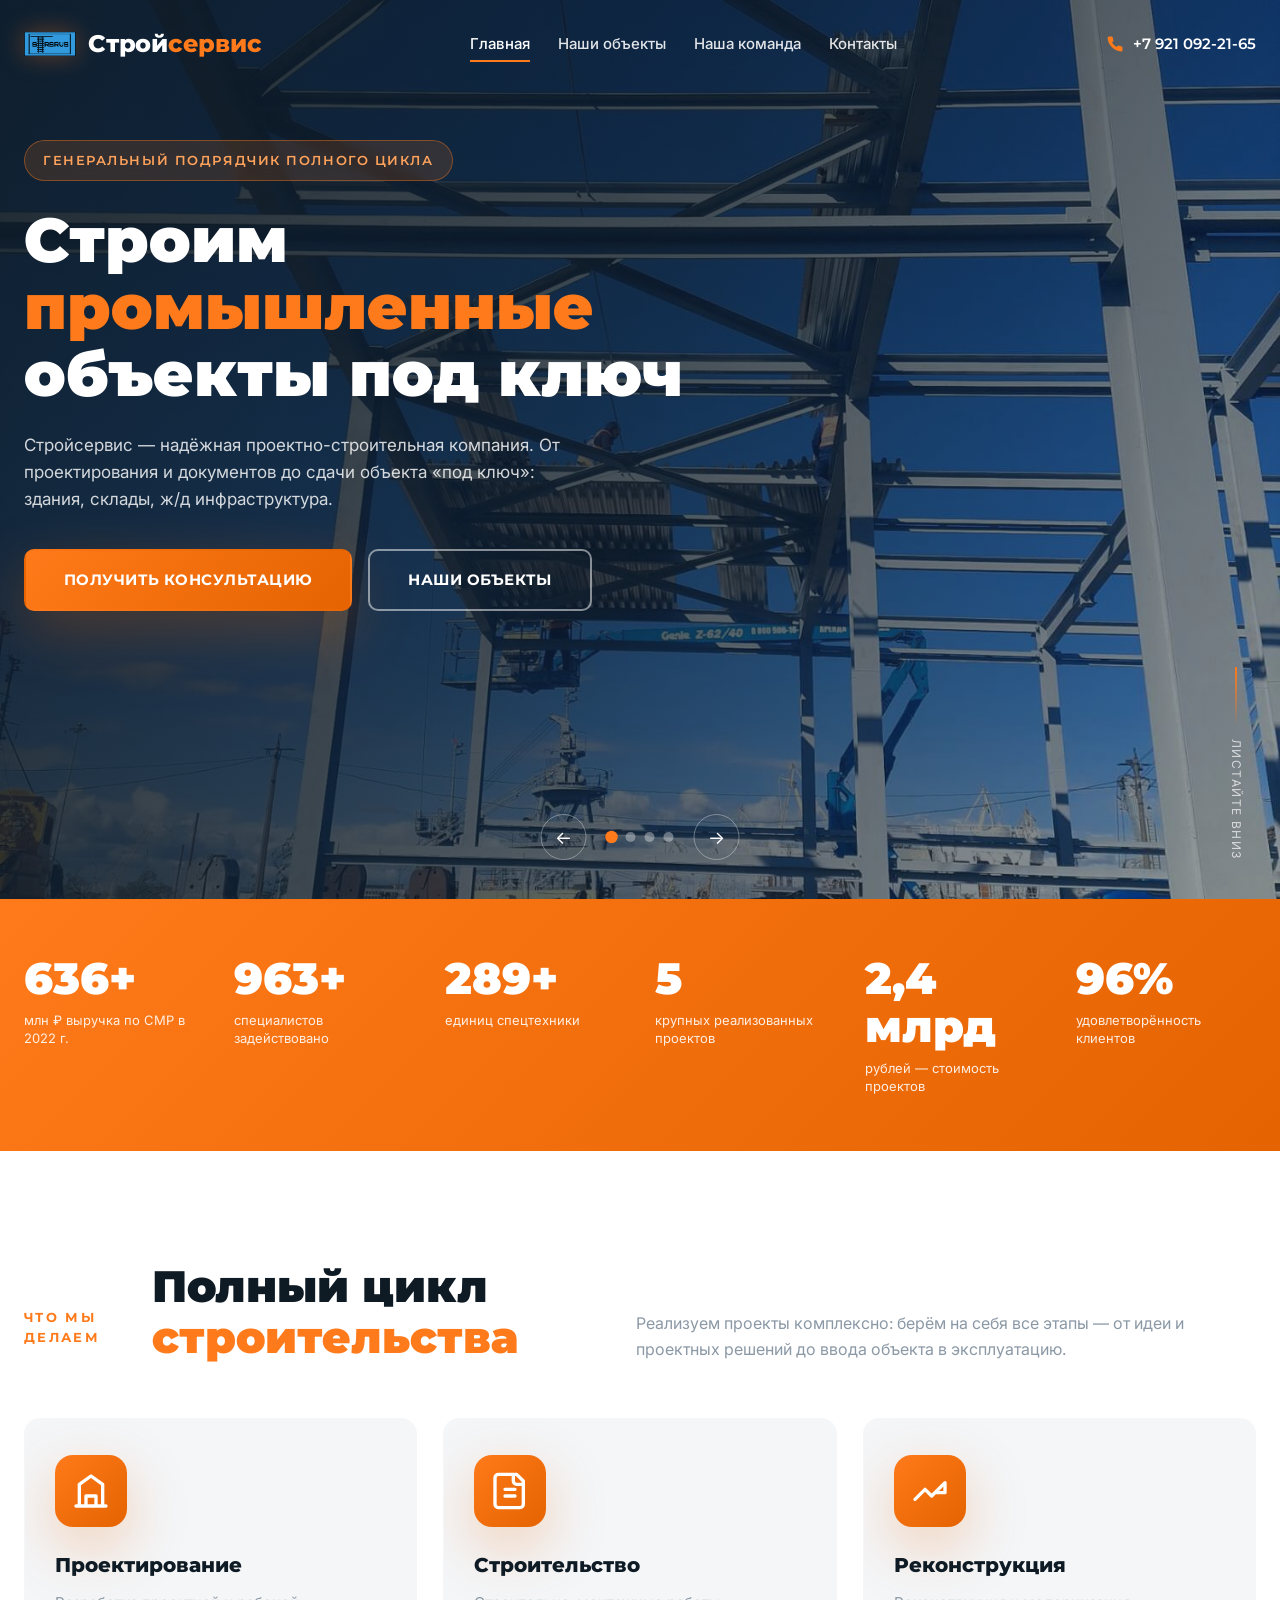
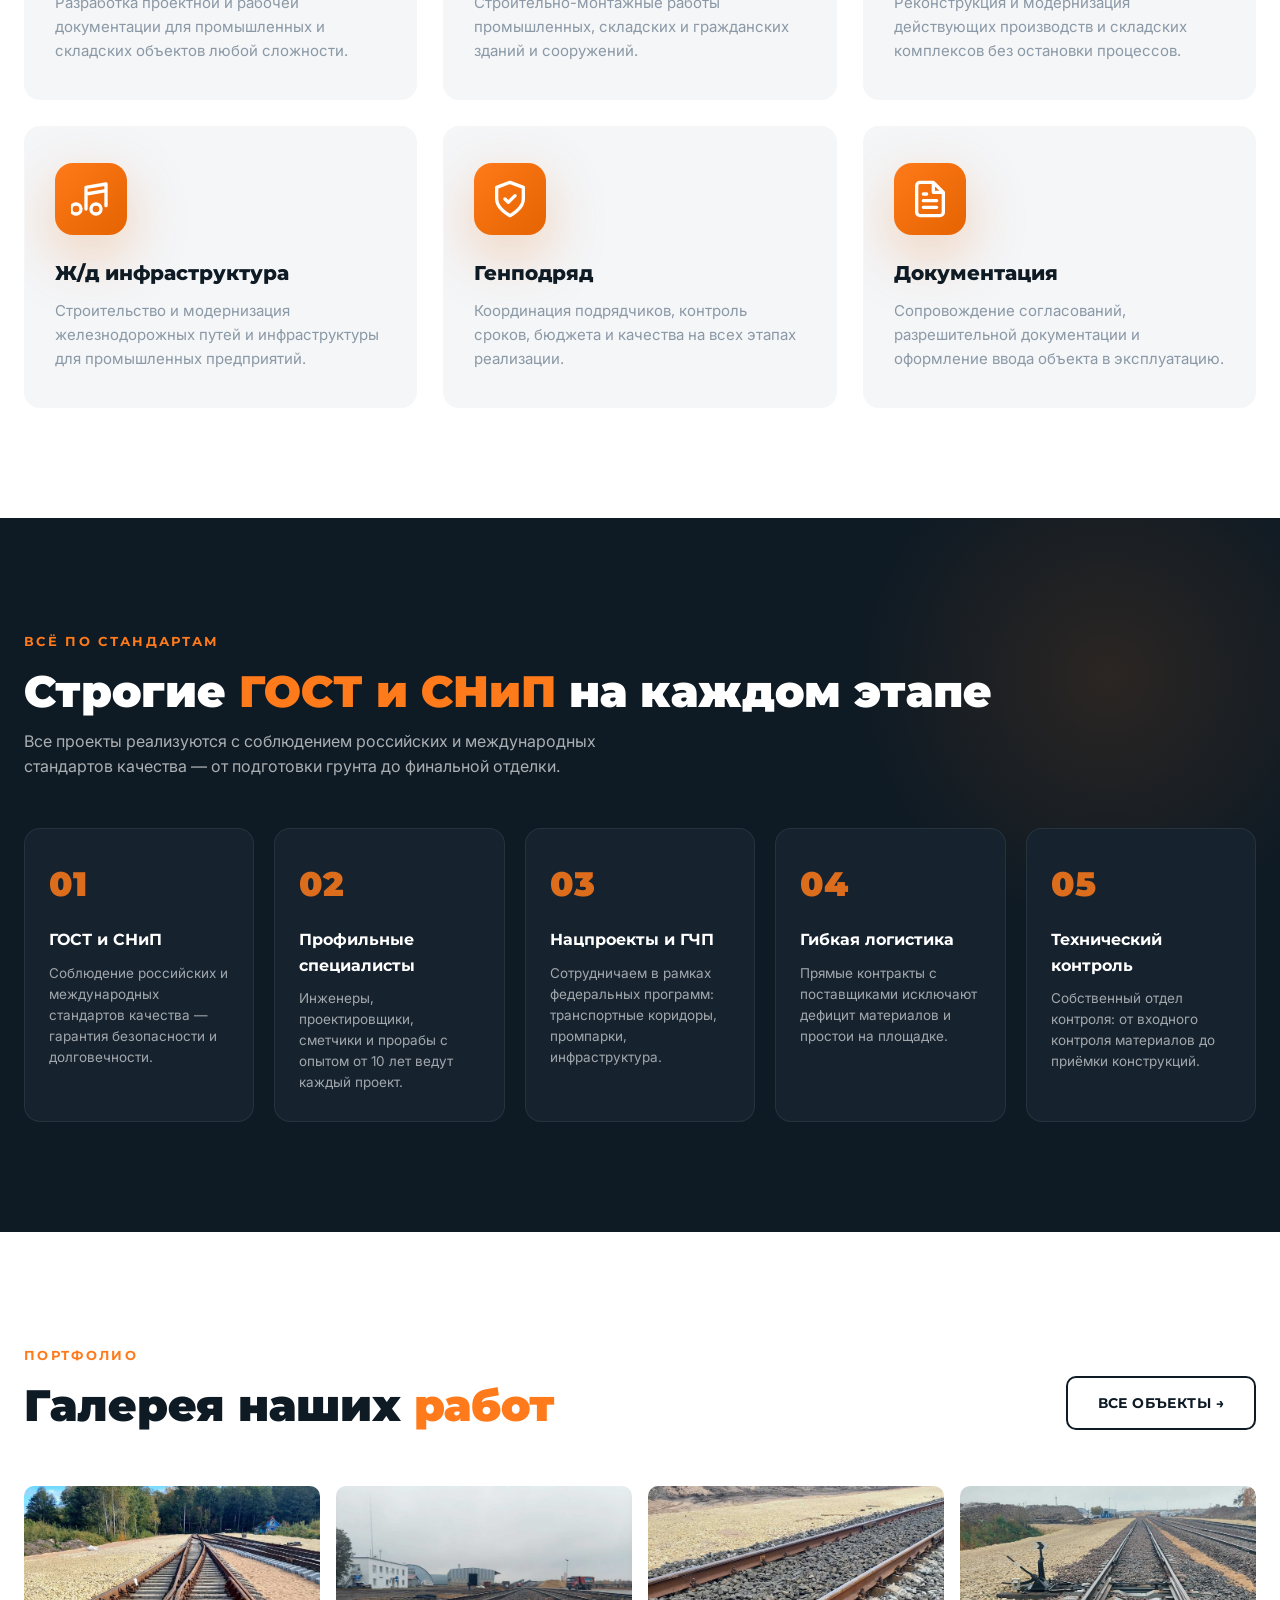
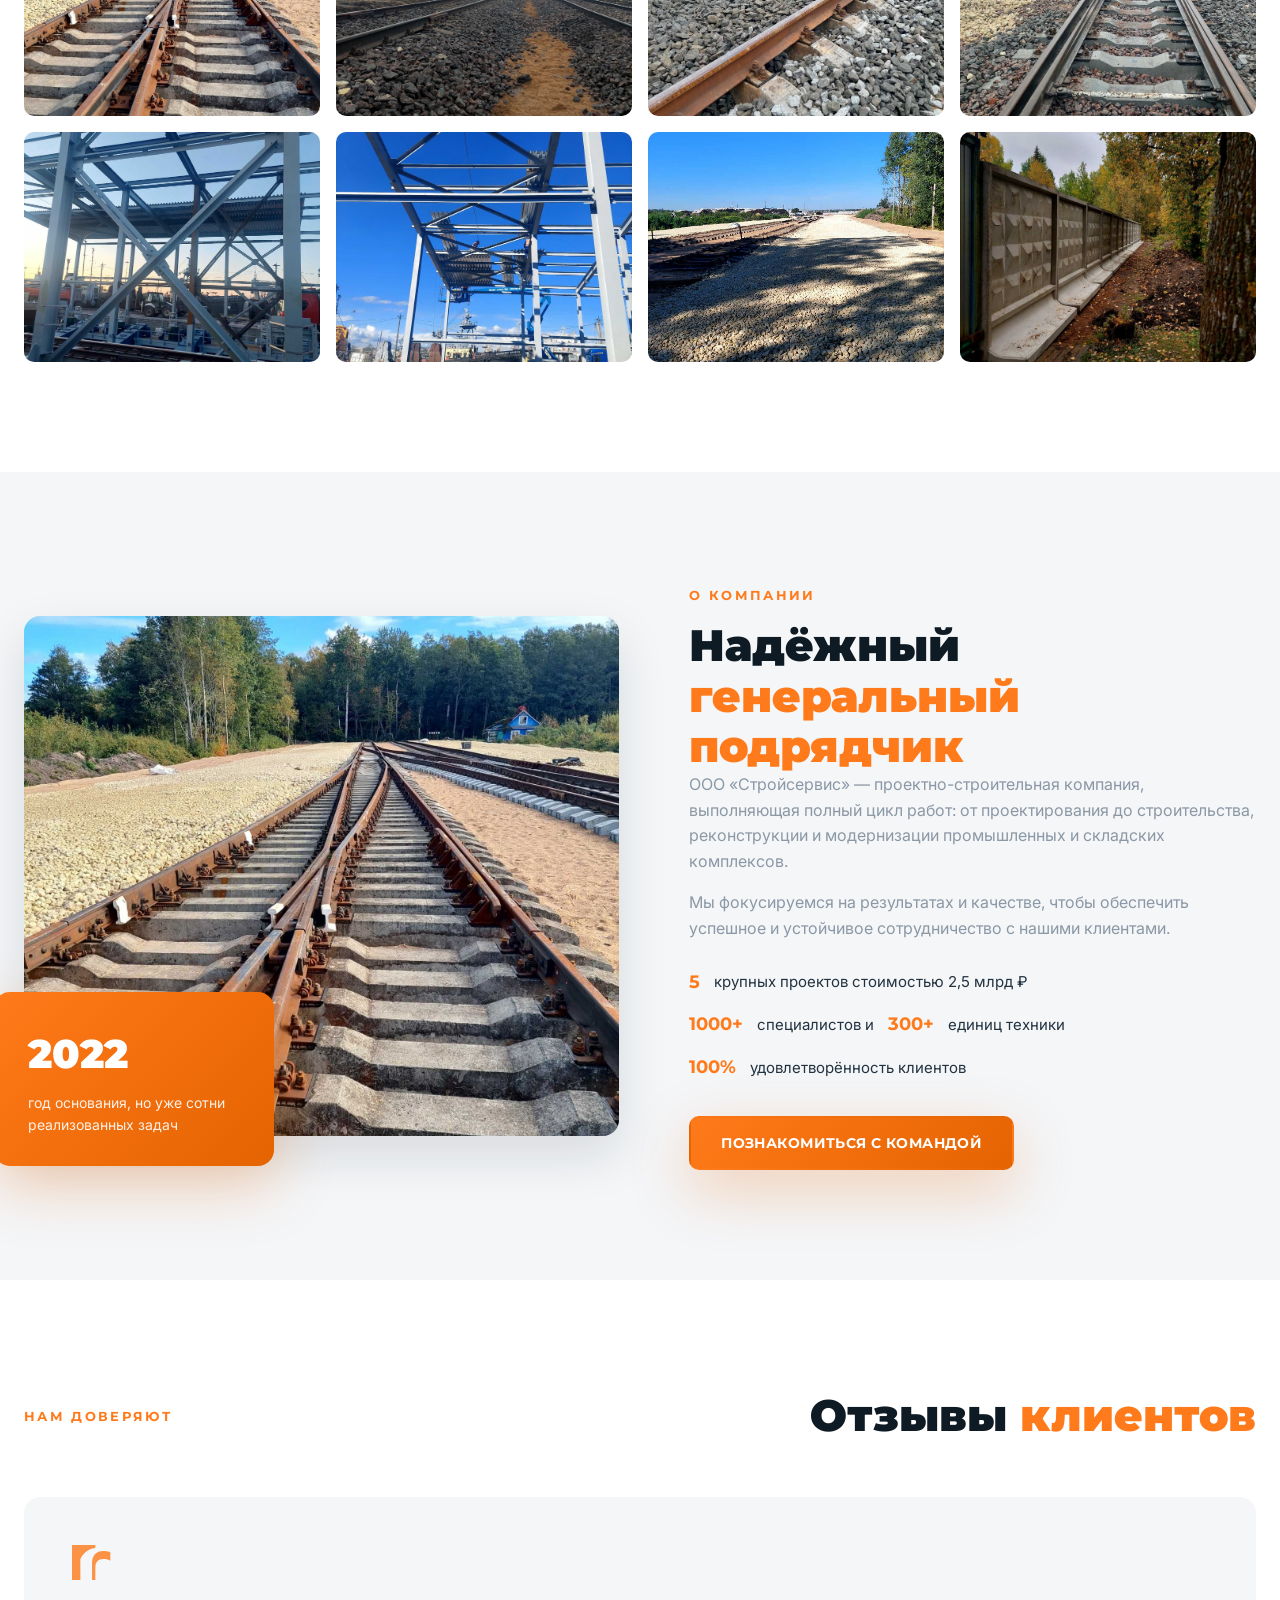
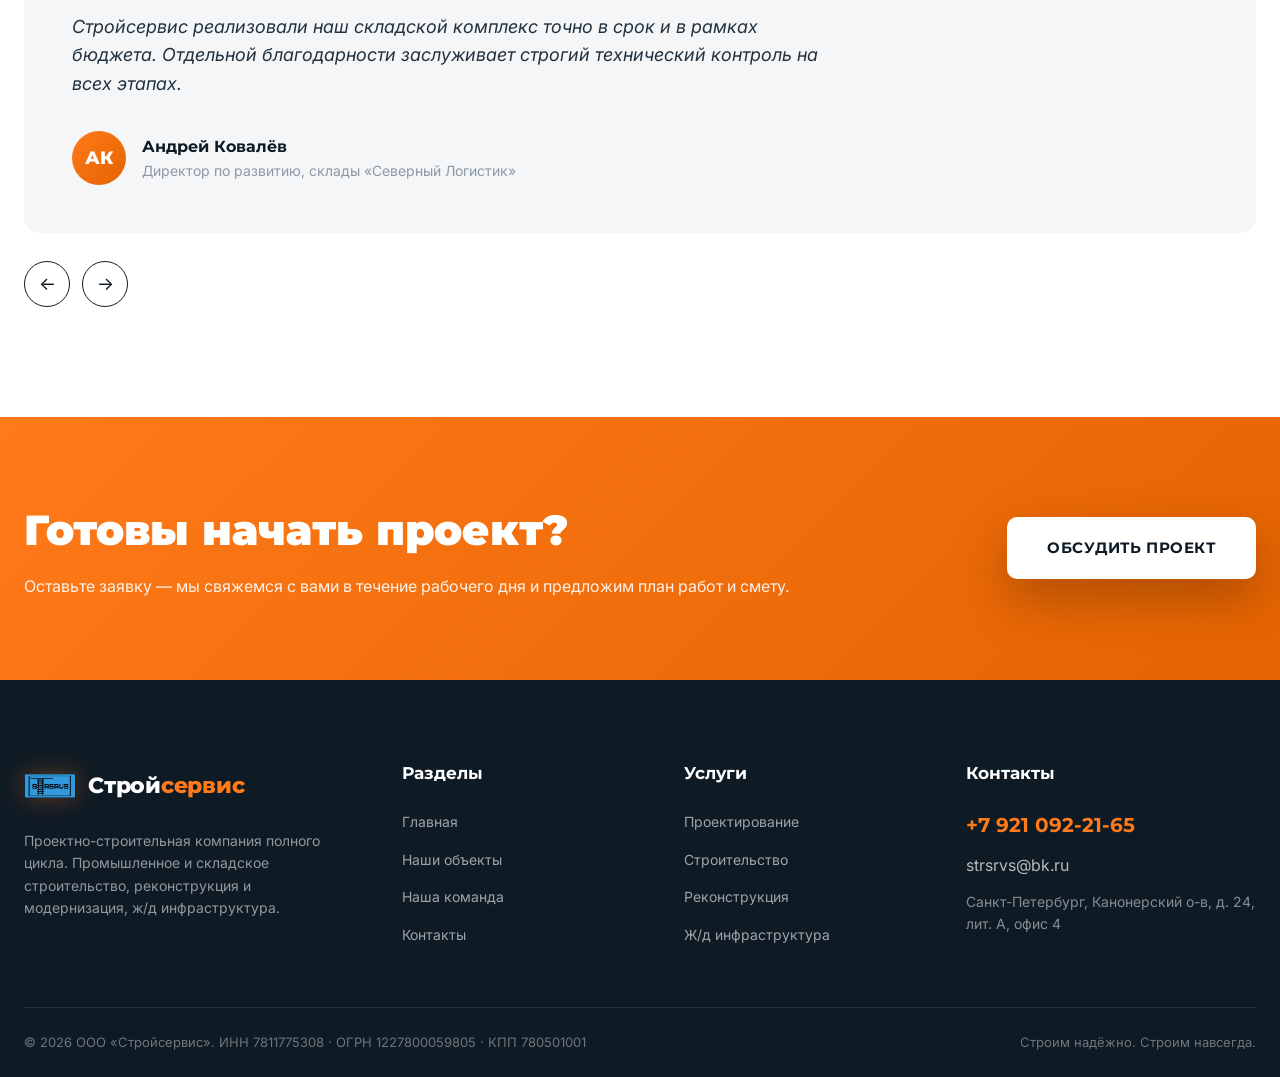
==== commit 83ba80e3: "Move 'Обсудить проект' button into burger menu" ====
--- a/index.html
+++ b/index.html
@@ -34,7 +34,6 @@
                 <svg width="18" height="18" viewBox="0 0 24 24" fill="none"><path d="M22 16.92v3a2 2 0 0 1-2.18 2 19.79 19.79 0 0 1-8.63-3.07 19.5 19.5 0 0 1-6-6 19.79 19.79 0 0 1-3.07-8.67A2 2 0 0 1 4.11 2h3a2 2 0 0 1 2 1.72c.127.96.361 1.903.7 2.81a2 2 0 0 1-.45 2.11L8.09 9.91a16 16 0 0 0 6 6l1.27-1.27a2 2 0 0 1 2.11-.45c.907.339 1.85.573 2.81.7A2 2 0 0 1 22 16.92z" fill="currentColor"/></svg>
                 <span>+7 921 092-21-65</span>
             </a>
-            <a href="pages/contacts.html" class="btn btn-primary">Обсудить проект</a>
             <button class="burger" id="burger" aria-label="Меню">
                 <span></span><span></span><span></span>
             </button>
